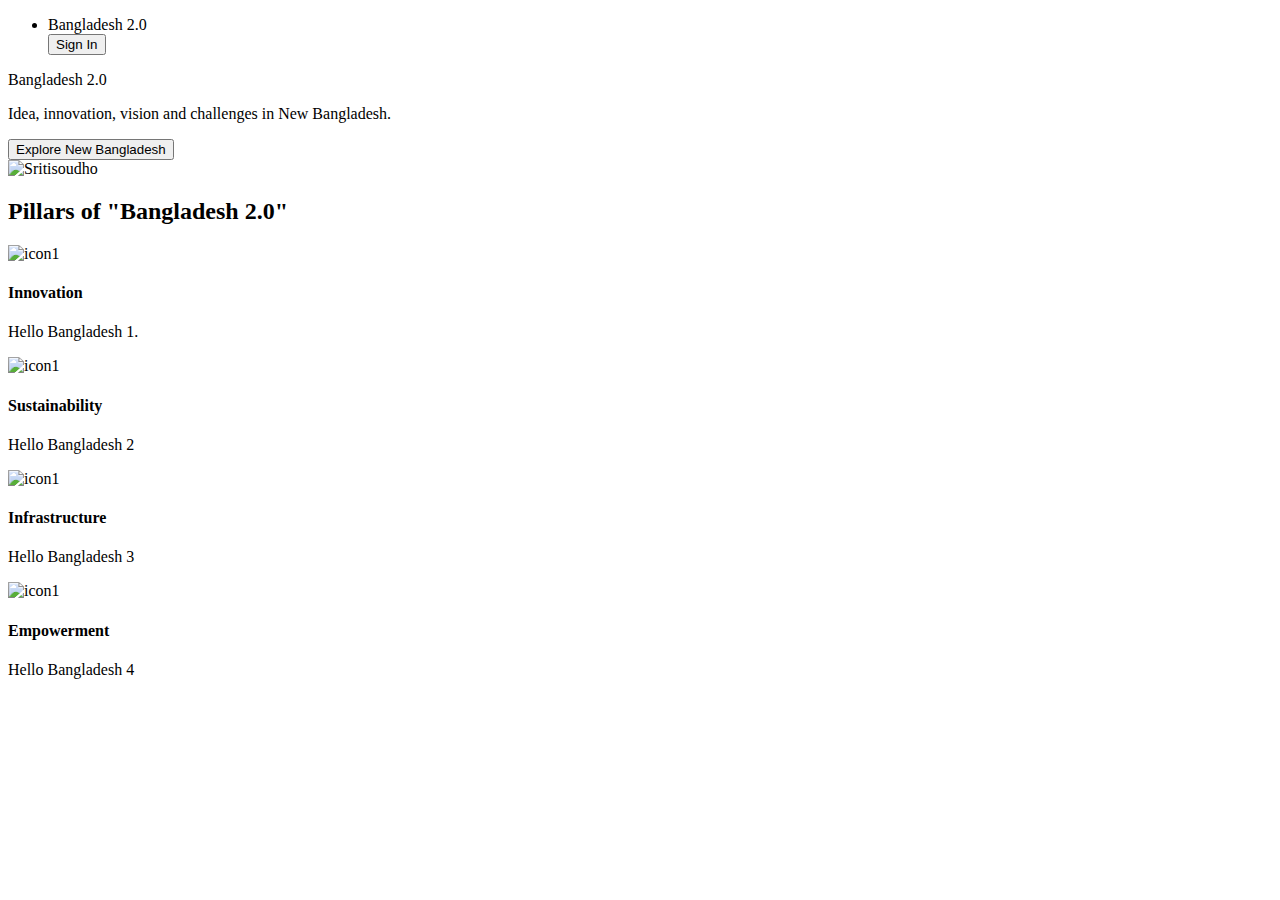
==== index.html @ b452b2ce "first commit 1" ====
<!DOCTYPE html>
<html lang="en">
  <head>
    <meta charset="UTF-8" />
    <meta name="viewport" content="width=device-width, initial-scale=1.0" />
    <title>Document</title>
  </head>
  <body>
    <header>
      <nav class="c1">
        <ul class="nav">
          <li>Bangladesh 2.0</li>
          <button>Sign In</button>
        </ul>
      </nav>
      <!-- bangladesh 2.0 -->
      <section id="hero section_1">
        <div>
          <p class="tf_1">Bangladesh 2.0</p>
          <p class="tf_2">
            Idea, innovation, vision and challenges in New Bangladesh.
          </p>
          <button class="tf_3">Explore New Bangladesh</button>
        </div>
        <div>
          <img src="/B11A1--assignment-1/assets/hero.png" alt="Sritisoudho" />
        </div>
      </section>
    </header>
    <main>
      <!-- Start: pillars of bangladesh  -->
      <section id="pillars section_2">
        <div class="section_2.1">
          <h2 class="tf_4">Pillars of "Bangladesh 2.0"</h2>
        </div>
        <!-- innovation -->
        <article class="section_2.2.1">
          <div>
            <div>
              <img
                src="/B11A1--assignment-1/assets/card-icon.png"
                alt="icon1"
              />
            </div>
            <div>
              <h4 class="tf_5">Innovation</h4>
            </div>
            <div>
              <p class="tf_6">Hello Bangladesh 1.</p>
            </div>
          </div>
        </article>
        <!-- sustainability -->
        <article class="section_2.2.2">
          <img
            class="intelligence_icon"
            src="/B11A1--assignment-1/assets/card-icon.png"
            alt="icon1"
          />
          <h4 class="tf_5">Sustainability</h4>
          <p class="tf_6">Hello Bangladesh 2</p>
        </article>
        <!-- infrastructure -->
        <article class="section_2.2.3">
          <img
            class="intelligence_icon"
            src="/B11A1--assignment-1/assets/card-icon.png"
            alt="icon1"
          />
          <h4 class="tf_5">Infrastructure</h4>
          <p class="tf_6">Hello Bangladesh 3</p>
        </article>
        <!-- Empower design  -->
        <article class="section_2.2.4">
          <img
            class="intelligence_icon"
            src="/B11A1--assignment-1/assets/card-icon.png"
            alt="icon1"
          />
          <h4 class="tf_5">Empowerment</h4>
          <p class="tf_6">Hello Bangladesh 4</p>
          <!-- iiiiiiiiiiii -->
        </article>
      </section>

      <!-- End: pillars of bangladesh -->
    </main>
    <footer></footer>
  </body>
</html>
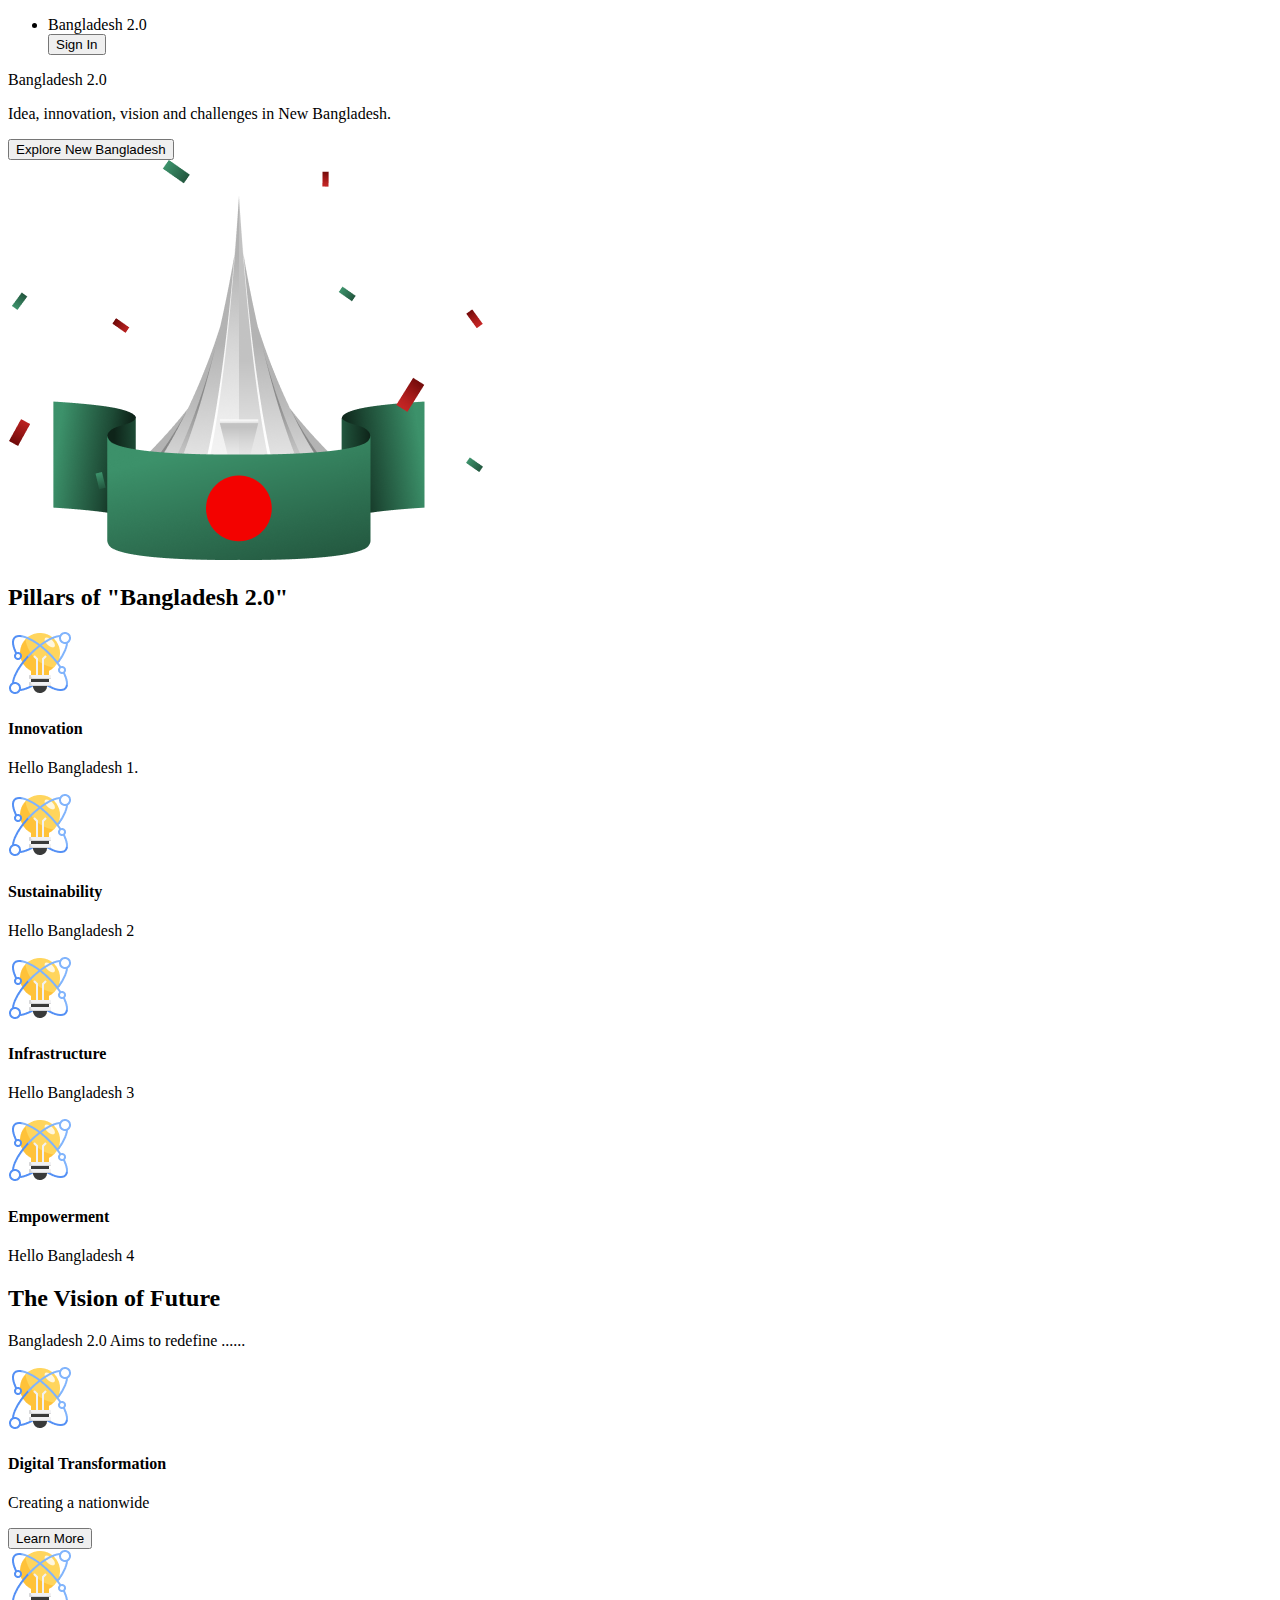
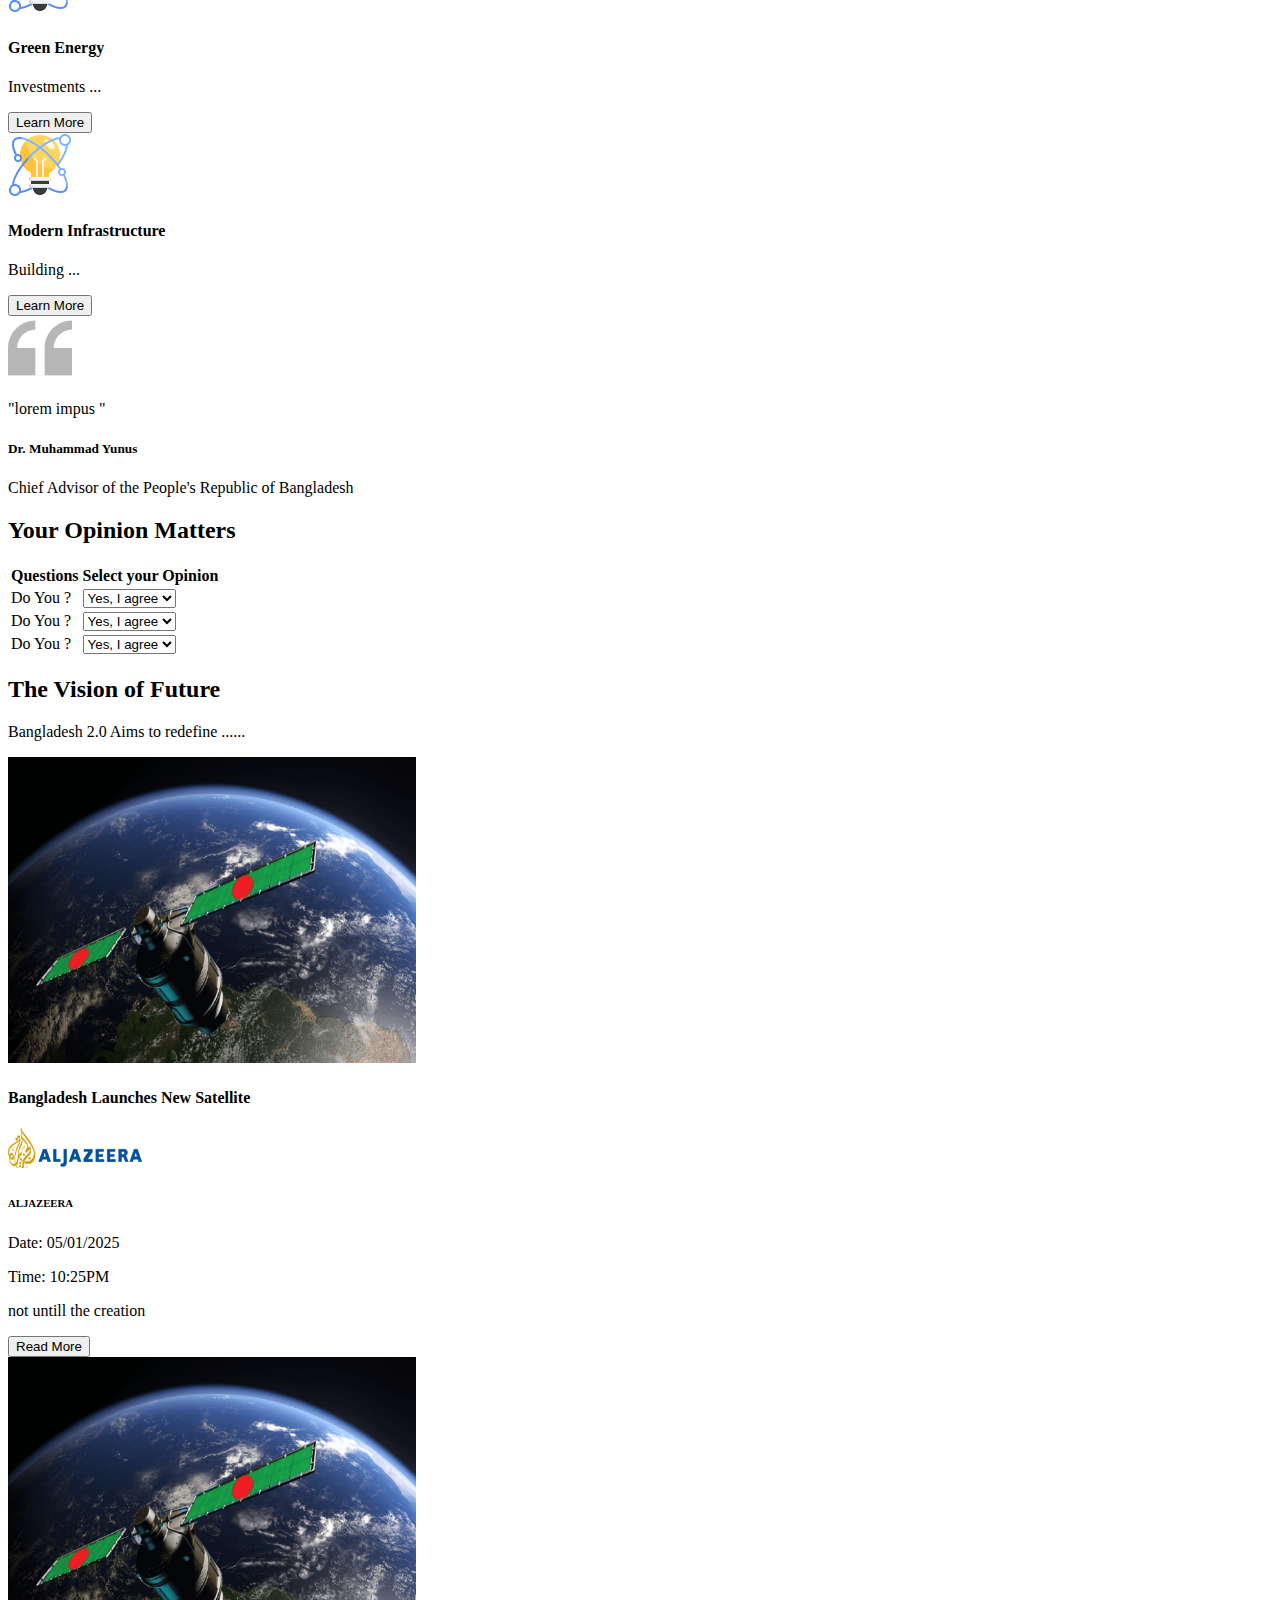
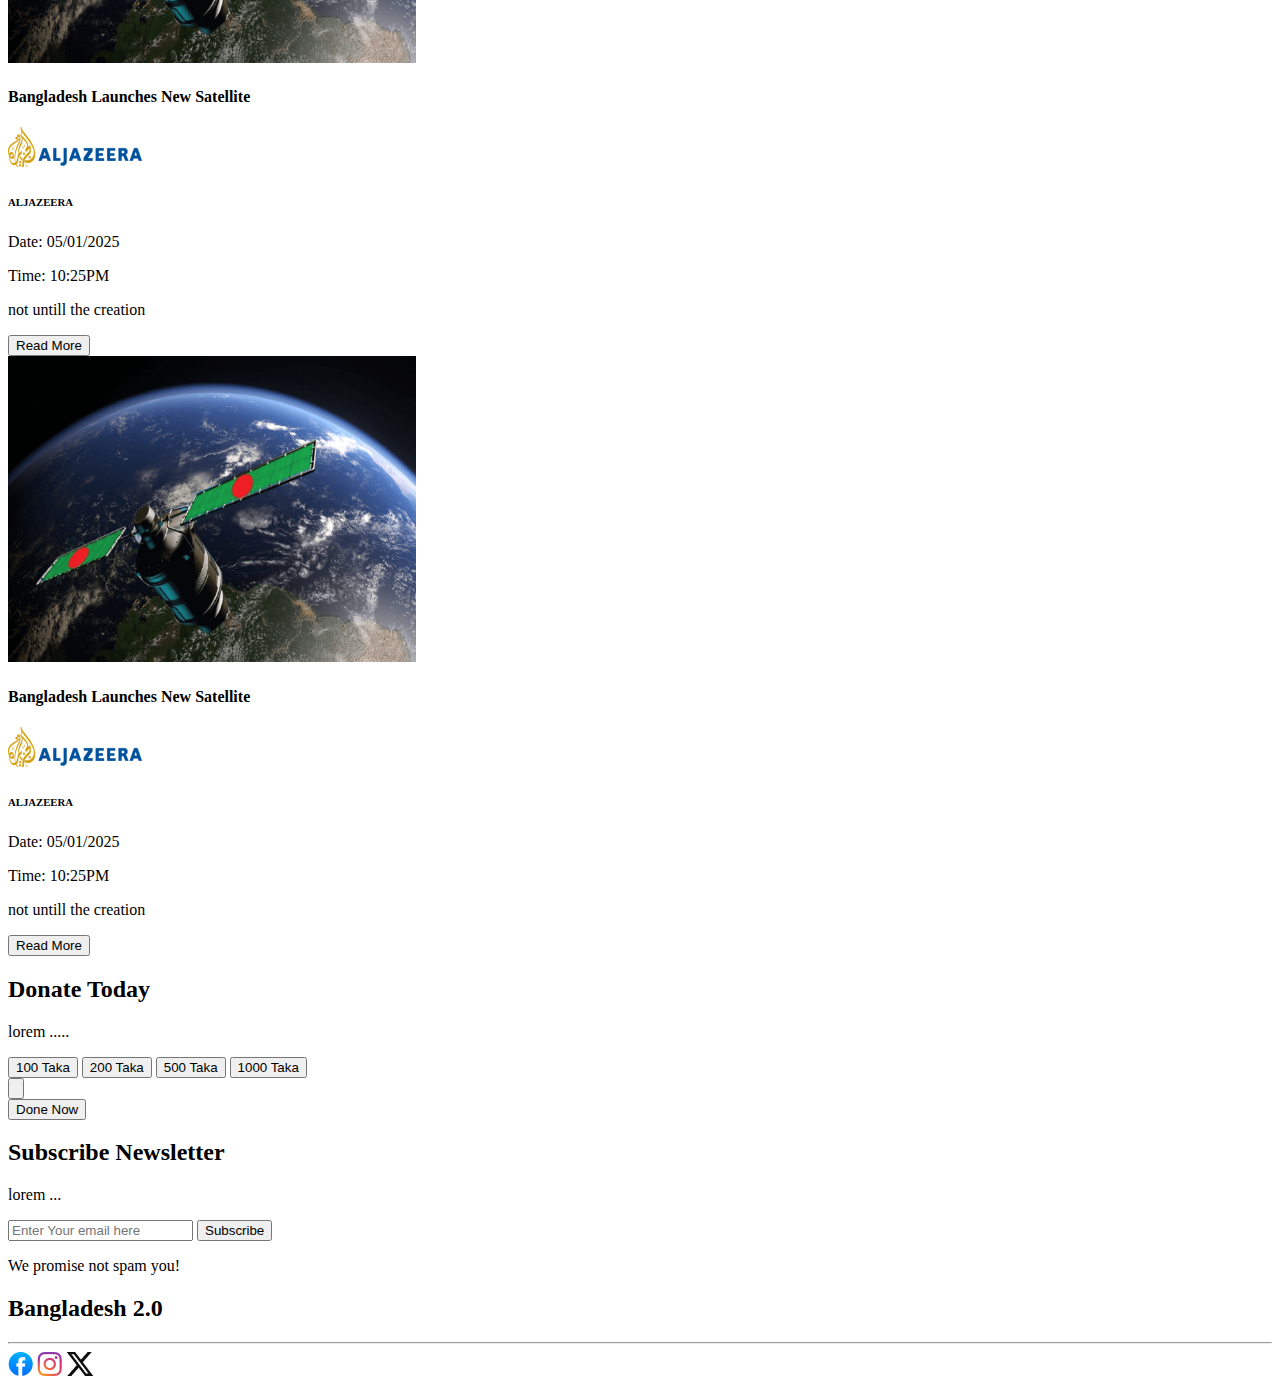
==== commit b7670bdb: "index.html modified" ====
--- a/index.html
+++ b/index.html
@@ -23,68 +23,305 @@
           <button class="tf_3">Explore New Bangladesh</button>
         </div>
         <div>
-          <img src="/B11A1--assignment-1/assets/hero.png" alt="Sritisoudho" />
+          <img src="/assets/hero.png" alt="Sritisoudho" />
         </div>
       </section>
     </header>
     <main>
       <!-- Start: pillars of bangladesh  -->
       <section id="pillars section_2">
-        <div class="section_2.1">
+        <div class="section_2_1">
           <h2 class="tf_4">Pillars of "Bangladesh 2.0"</h2>
         </div>
         <!-- innovation -->
-        <article class="section_2.2.1">
-          <div>
-            <div>
-              <img
-                src="/B11A1--assignment-1/assets/card-icon.png"
-                alt="icon1"
-              />
-            </div>
-            <div>
-              <h4 class="tf_5">Innovation</h4>
-            </div>
-            <div>
-              <p class="tf_6">Hello Bangladesh 1.</p>
+        <div class="section_2_2">
+          <article>
+            <div>
+              <div>
+                <img src="/assets/card-icon.png" alt="icon1" />
+              </div>
+              <div>
+                <h4 class="tf_5">Innovation</h4>
+              </div>
+              <div>
+                <p class="tf_6">Hello Bangladesh 1.</p>
+              </div>
+            </div>
+          </article>
+          <!-- sustainability -->
+          <article>
+            <img
+              class="intelligence_icon"
+              src="/assets/card-icon.png"
+              alt="icon1"
+            />
+            <h4 class="tf_5">Sustainability</h4>
+            <p class="tf_6">Hello Bangladesh 2</p>
+          </article>
+          <!-- infrastructure -->
+          <article>
+            <img
+              class="intelligence_icon"
+              src="/assets/card-icon.png"
+              alt="icon1"
+            />
+            <h4 class="tf_5">Infrastructure</h4>
+            <p class="tf_6">Hello Bangladesh 3</p>
+          </article>
+          <!-- Empower design  -->
+          <article>
+            <img
+              class="intelligence_icon"
+              src="/assets/card-icon.png"
+              alt="icon1"
+            />
+            <h4 class="tf_5">Empowerment</h4>
+            <p class="tf_6">Hello Bangladesh 4</p>
+          </article>
+        </div>
+      </section>
+
+      <!-- End: pillars of bangladesh -->
+
+      <!-- start: vision -->
+      <section class="vision">
+        <h2 class="tf_4">The Vision of Future</h2>
+
+        <p class="tf_6">Bangladesh 2.0 Aims to redefine ......</p>
+
+        <!-- articles starts -->
+        <div>
+          <!-- Digital Trans -->
+          <article>
+            <img
+              class="intelligence_icon"
+              src="/assets/card-icon.png"
+              alt="icon1"
+            />
+            <h4 class="tf_5">Digital Transformation</h4>
+            <p class="tf_6">Creating a nationwide</p>
+            <button>Learn More</button>
+          </article>
+          <!-- Green Energy -->
+          <article>
+            <img
+              class="intelligence_icon"
+              src="/assets/card-icon.png"
+              alt="icon1"
+            />
+            <h4 class="tf_5">Green Energy</h4>
+            <p class="tf_6">Investments ...</p>
+            <button>Learn More</button>
+          </article>
+          <!-- Modern Infrastructure -->
+          <article>
+            <img
+              class="intelligence_icon"
+              src="/assets/card-icon.png"
+              alt="icon1"
+            />
+            <h4 class="tf_5">Modern Infrastructure</h4>
+            <p class="tf_6">Building ...</p>
+            <button>Learn More</button>
+          </article>
+        </div>
+
+        <!-- Quote starts -->
+        <div>
+          <img src="/assets/quote-bg.png" alt="quote" />
+          <p>"lorem impus "</p>
+          <h5 class="tf_5">Dr. Muhammad Yunus</h5>
+          <p class="tf_7">
+            Chief Advisor of the People's Republic of Bangladesh
+          </p>
+        </div>
+      </section>
+
+      <!-- end : vision -->
+
+      <!-- start: Your opinion Matters -->
+      <section class="opinion">
+        <h2 class="tf_4">Your Opinion Matters</h2>
+        <div>
+          <table>
+            <thead>
+              <tr>
+                <th>Questions</th>
+                <th>Select your Opinion</th>
+              </tr>
+            </thead>
+            <tbody>
+              <tr>
+                <td>Do You ?</td>
+                <td>
+                  <select name="Opinion" id="">
+                    <option value="Agree">Yes, I agree</option>
+                  </select>
+                </td>
+              </tr>
+              <tr>
+                <td>Do You ?</td>
+                <td>
+                  <select name="Opinion" id="">
+                    <option value="Agree">Yes, I agree</option>
+                  </select>
+                </td>
+              </tr>
+              <tr>
+                <td>Do You ?</td>
+                <td>
+                  <select name="Opinion" id="">
+                    <option value="Agree">Yes, I agree</option>
+                  </select>
+                </td>
+              </tr>
+            </tbody>
+          </table>
+        </div>
+      </section>
+      <!-- End: Your opinion Matters -->
+
+      <!-- start: recent news -->
+      <section>
+        <h2 class="tf_4">The Vision of Future</h2>
+
+        <p class="tf_6">Bangladesh 2.0 Aims to redefine ......</p>
+
+        <!-- 3articles -->
+        <article class="News_one">
+          <div class="part_one">
+            <img src="/assets/satelite.png" alt="satelite" />
+          </div>
+          <div class="part_two">
+            <div>
+              <h4 class="tf_8">Bangladesh Launches New Satellite</h4>
+            </div>
+            <div>
+              <img src="/assets/al-jazeera.png" alt="ALJAZEERA" />
+              <h6 class="tf_9">ALJAZEERA</h6>
+            </div>
+            <div>
+              <p>Date: 05/01/2025</p>
+              <p><time datetime="">Time: 10:25PM</time></p>
+            </div>
+            <div>
+              <p>not untill the creation</p>
+            </div>
+            <div>
+              <button>Read More</button>
             </div>
           </div>
         </article>
-        <!-- sustainability -->
-        <article class="section_2.2.2">
-          <img
-            class="intelligence_icon"
-            src="/B11A1--assignment-1/assets/card-icon.png"
-            alt="icon1"
+        <article class="News_two">
+          <div class="part_one">
+            <img src="/assets/satelite.png" alt="satelite" />
+          </div>
+          <div class="part_two">
+            <div>
+              <h4 class="tf_8">Bangladesh Launches New Satellite</h4>
+            </div>
+            <div>
+              <img src="/assets/al-jazeera.png" alt="ALJAZEERA" />
+              <h6 class="tf_9">ALJAZEERA</h6>
+            </div>
+            <div>
+              <p>Date: 05/01/2025</p>
+              <p><time datetime="">Time: 10:25PM</time></p>
+            </div>
+            <div>
+              <p>not untill the creation</p>
+            </div>
+            <div>
+              <button>Read More</button>
+            </div>
+          </div>
+        </article>
+        <article class="News_three">
+          <div class="part_one">
+            <img src="/assets/satelite.png" alt="satelite" />
+          </div>
+          <div class="part_two">
+            <div>
+              <h4 class="tf_8">Bangladesh Launches New Satellite</h4>
+            </div>
+            <div>
+              <img src="/assets/al-jazeera.png" alt="ALJAZEERA" />
+              <h6 class="tf_9">ALJAZEERA</h6>
+            </div>
+            <div>
+              <p>Date: 05/01/2025</p>
+              <p><time datetime="">Time: 10:25PM</time></p>
+            </div>
+            <div>
+              <p>not untill the creation</p>
+            </div>
+            <div>
+              <button>Read More</button>
+            </div>
+          </div>
+        </article>
+      </section>
+      <!-- end: recent news -->
+
+      <!-- start : Donate -->
+      <section class="donate">
+        <div>
+          <h2 class="tf_4">Donate Today</h2>
+        </div>
+        <div>
+          <p class="tf_6">lorem .....</p>
+        </div>
+        <div>
+          <input type="button" value="100 Taka" />
+          <input type="button" value="200 Taka" />
+          <input type="button" value="500 Taka" />
+          <input type="button" value="1000 Taka" />
+        </div>
+        <div>
+          <input type="button" value="" placeholder="Other Amount (Taka)" />
+        </div>
+        <div>
+          <button>Done Now</button>
+        </div>
+      </section>
+      <!-- end : Donate -->
+    </main>
+    <footer>
+      <section class="Newsletter">
+        <div>
+          <h2 class="tf_4">Subscribe Newsletter</h2>
+        </div>
+        <div>
+          <p class="tf_6">lorem ...</p>
+        </div>
+        <div>
+          <input
+            type="email"
+            name="email"
+            id="email"
+            placeholder="Enter Your email here "
           />
-          <h4 class="tf_5">Sustainability</h4>
-          <p class="tf_6">Hello Bangladesh 2</p>
-        </article>
-        <!-- infrastructure -->
-        <article class="section_2.2.3">
-          <img
-            class="intelligence_icon"
-            src="/B11A1--assignment-1/assets/card-icon.png"
-            alt="icon1"
-          />
-          <h4 class="tf_5">Infrastructure</h4>
-          <p class="tf_6">Hello Bangladesh 3</p>
-        </article>
-        <!-- Empower design  -->
-        <article class="section_2.2.4">
-          <img
-            class="intelligence_icon"
-            src="/B11A1--assignment-1/assets/card-icon.png"
-            alt="icon1"
-          />
-          <h4 class="tf_5">Empowerment</h4>
-          <p class="tf_6">Hello Bangladesh 4</p>
-          <!-- iiiiiiiiiiii -->
-        </article>
-      </section>
-
-      <!-- End: pillars of bangladesh -->
-    </main>
-    <footer></footer>
+          <button>Subscribe</button>
+        </div>
+        <div>
+          <p class="tf_6">We promise not spam you!</p>
+        </div>
+      </section>
+
+      <!-- bangladesh 2.0 -->
+      <section>
+        <h2 class="tf_8">Bangladesh 2.0</h2>
+      </section>
+
+      <!-- icon social media  -->
+      <hr />
+      <section>
+        <div>
+          <img src="/assets/facebook.png" alt="facebook" />
+          <img src="/assets/instagram.png" alt="instagram" />
+          <img src="/assets/x.png" alt="x" />
+        </div>
+      </section>
+    </footer>
   </body>
 </html>
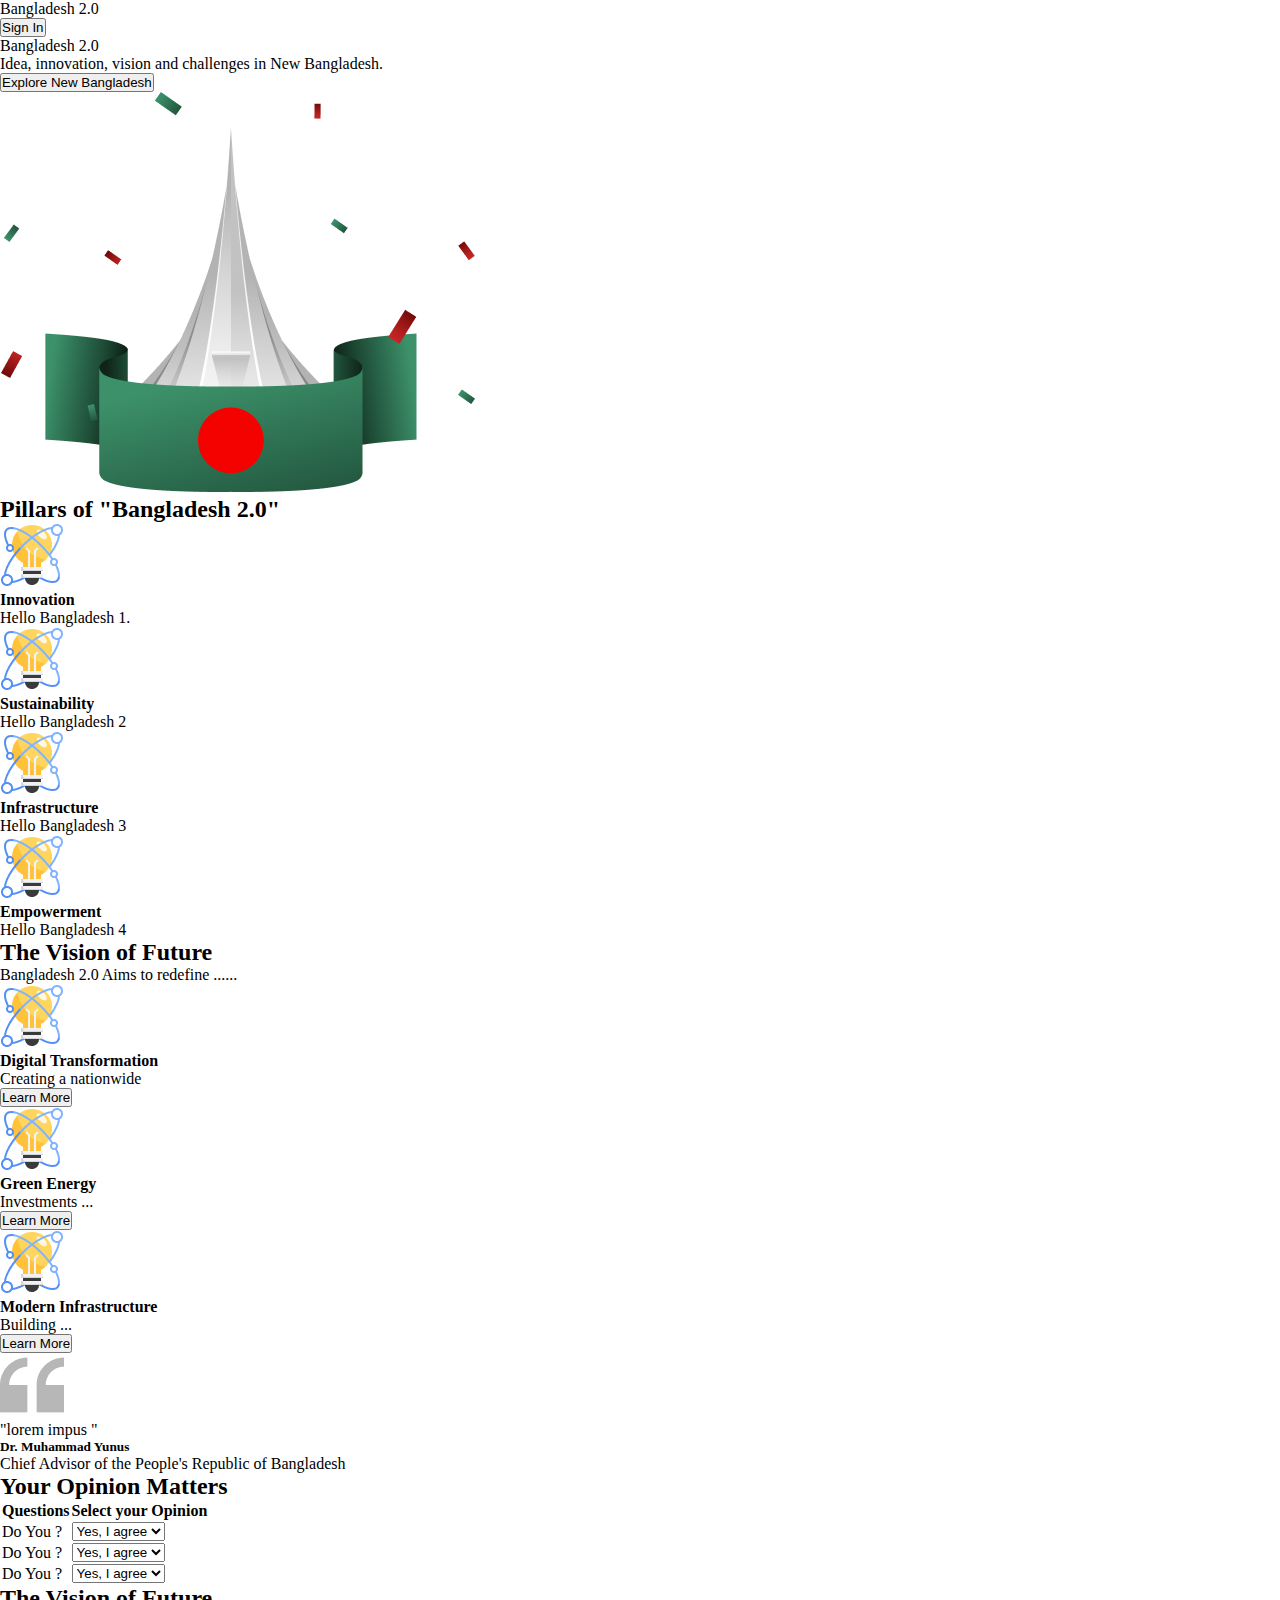
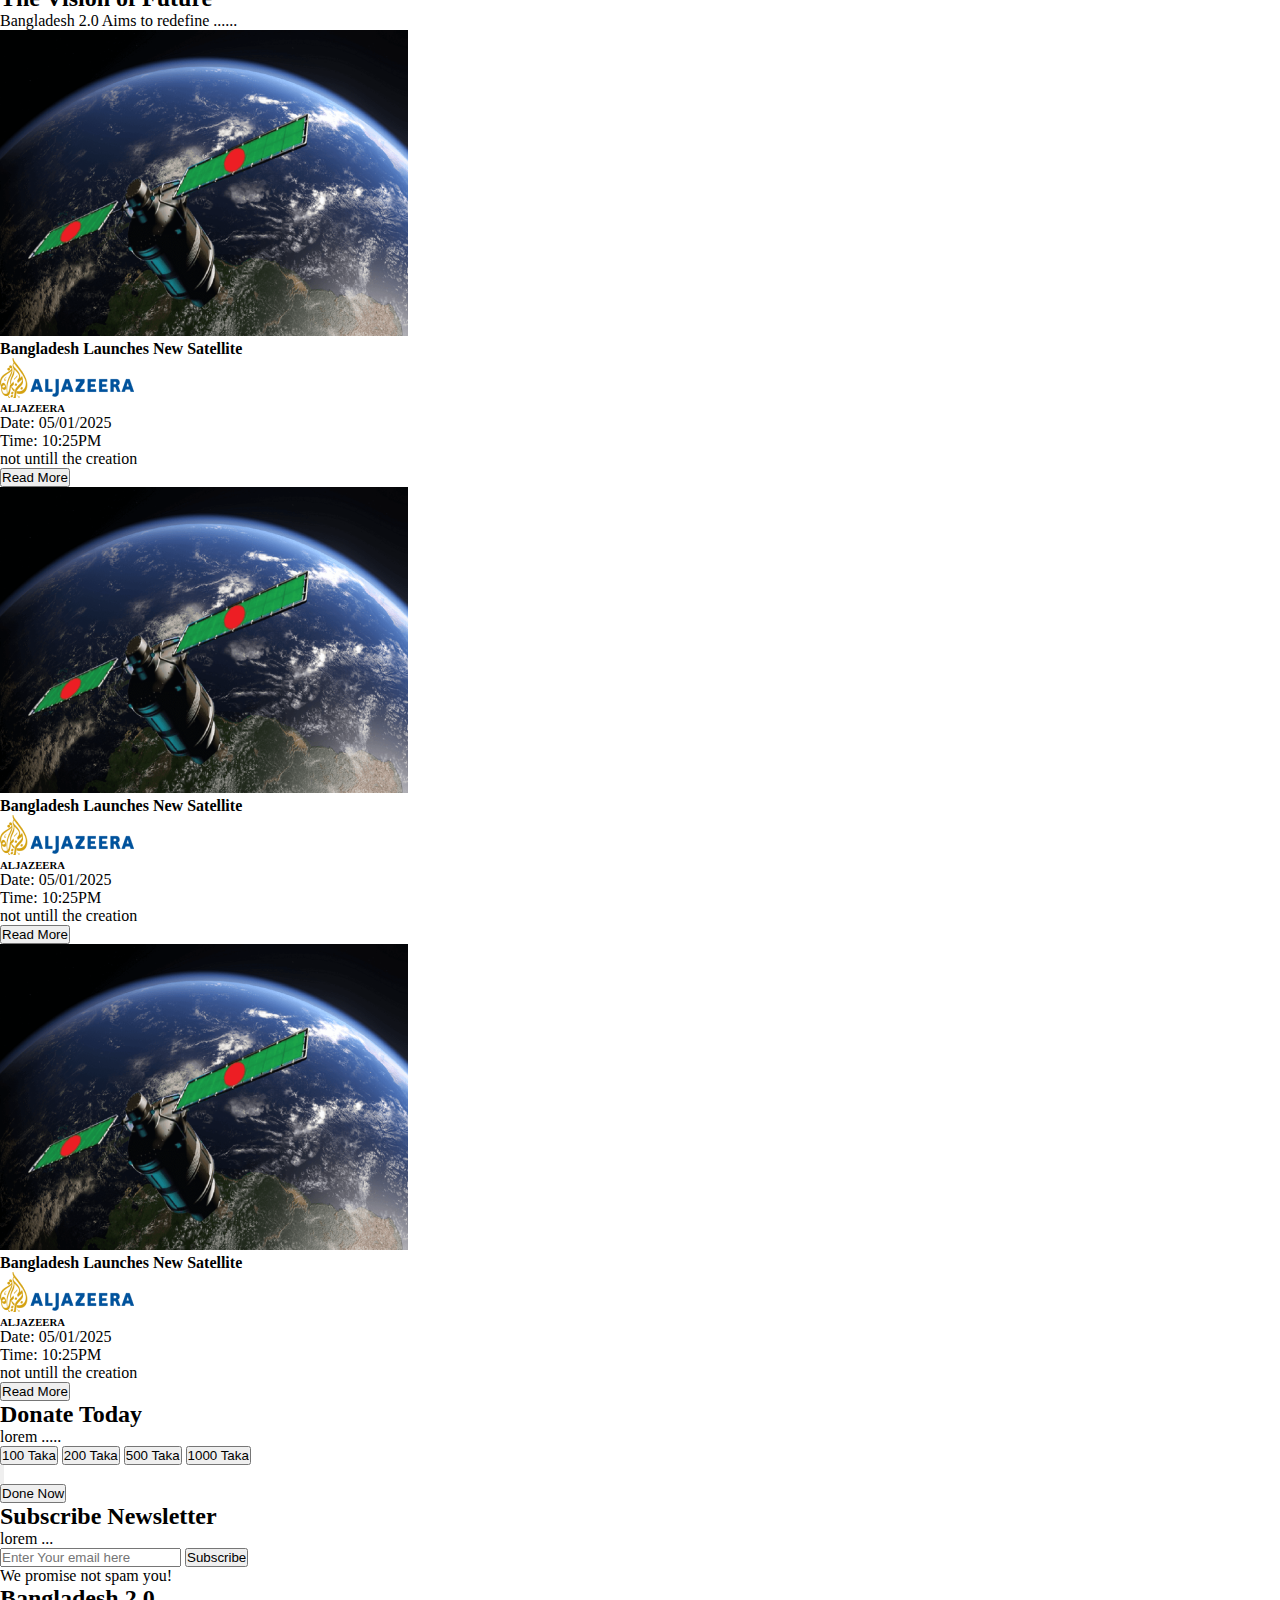
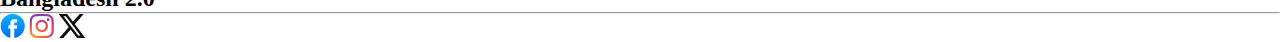
==== commit d8944e25: "style.css file added" ====
--- a/index.html
+++ b/index.html
@@ -4,6 +4,7 @@
     <meta charset="UTF-8" />
     <meta name="viewport" content="width=device-width, initial-scale=1.0" />
     <title>Document</title>
+    <link rel="stylesheet" href="style.css" />
   </head>
   <body>
     <header>
--- a/style.css
+++ b/style.css
@@ -0,0 +1,7 @@
+* {
+  margin: 0;
+  padding: 0;
+  box-sizing: border-box;
+}
+body {
+}
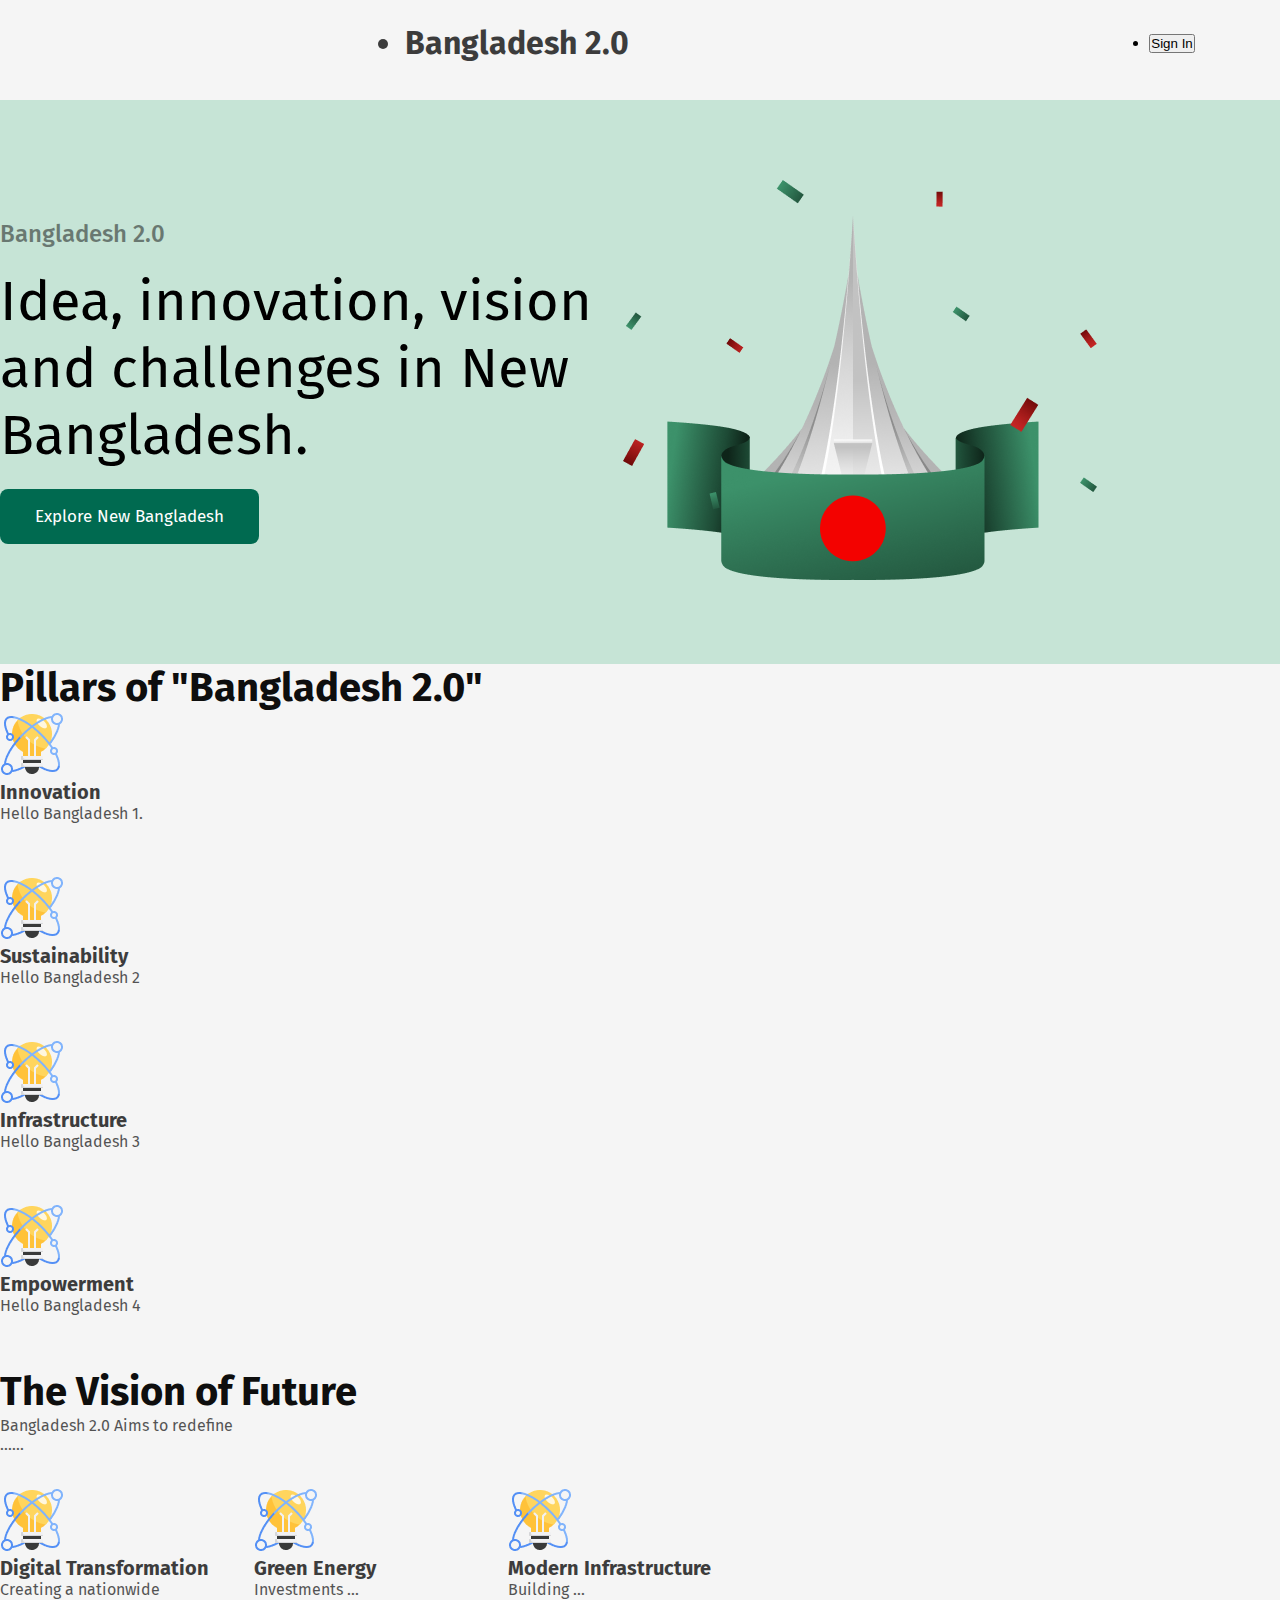
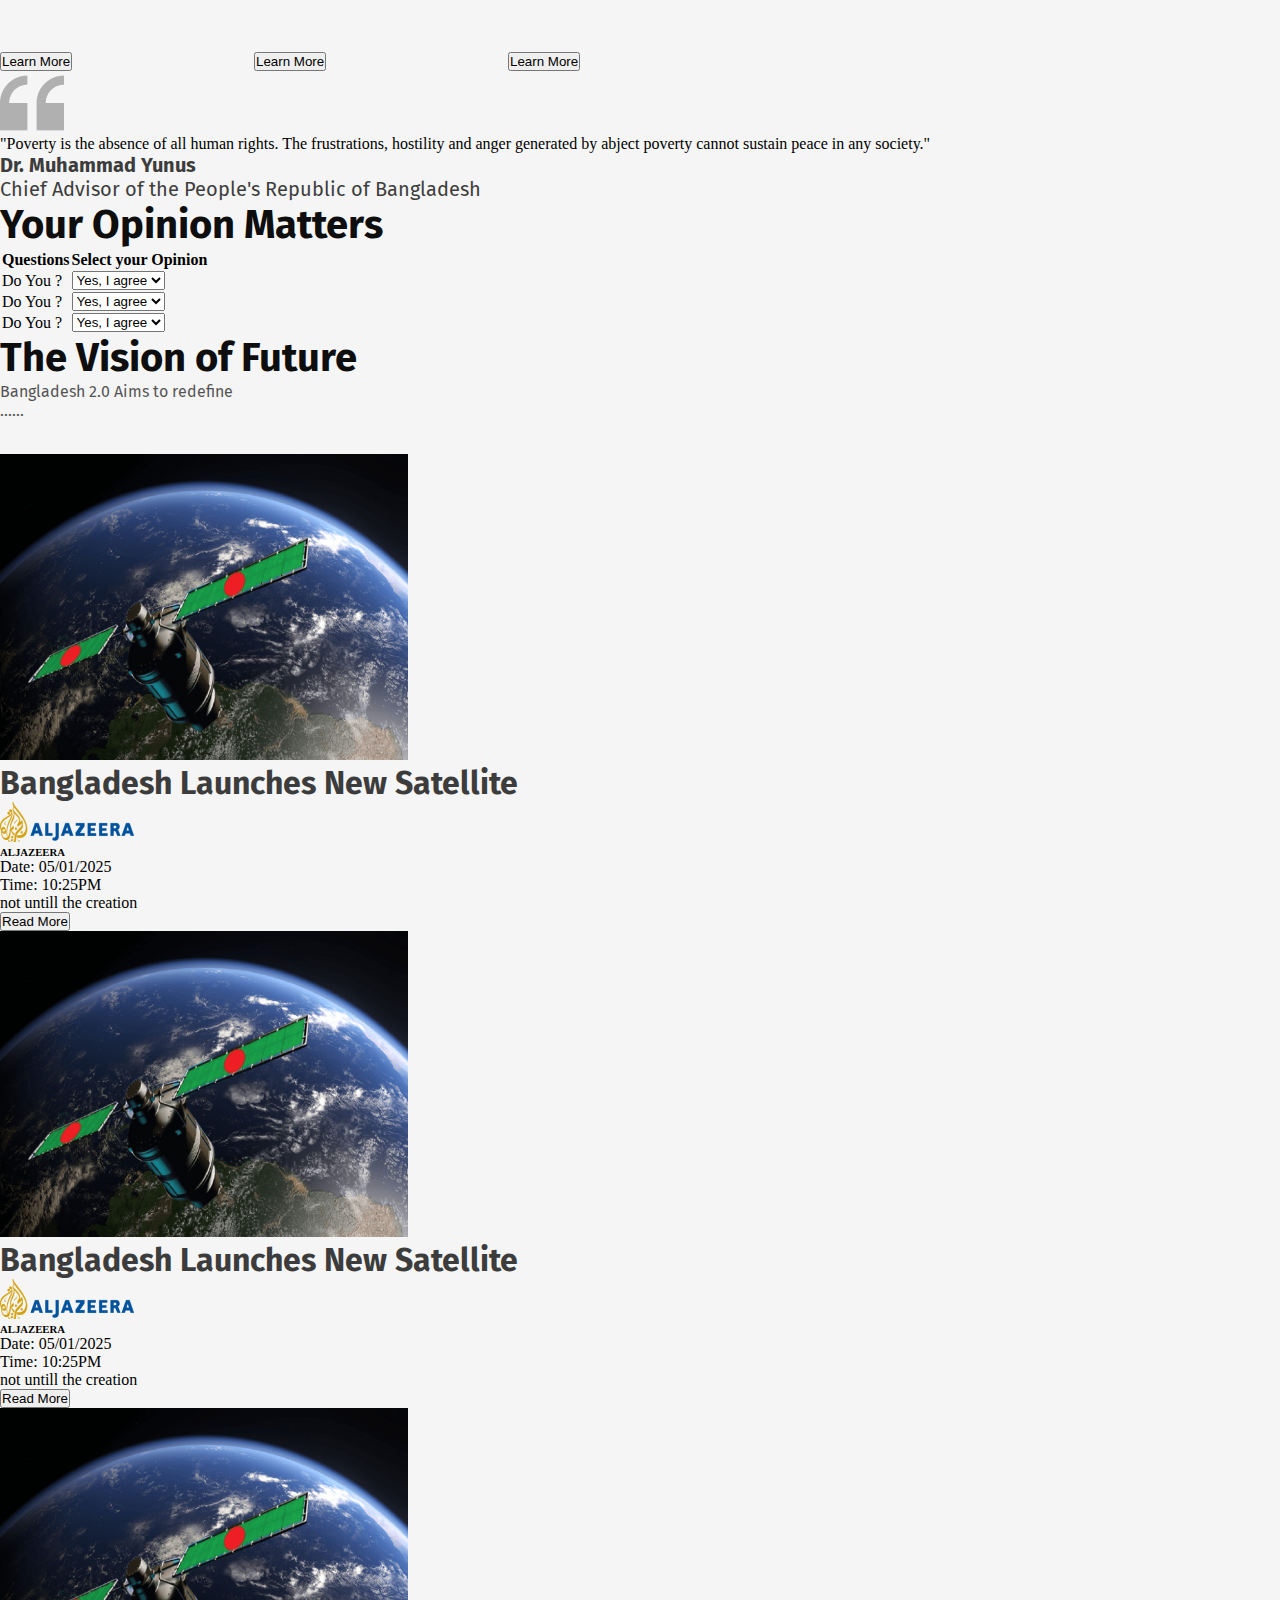
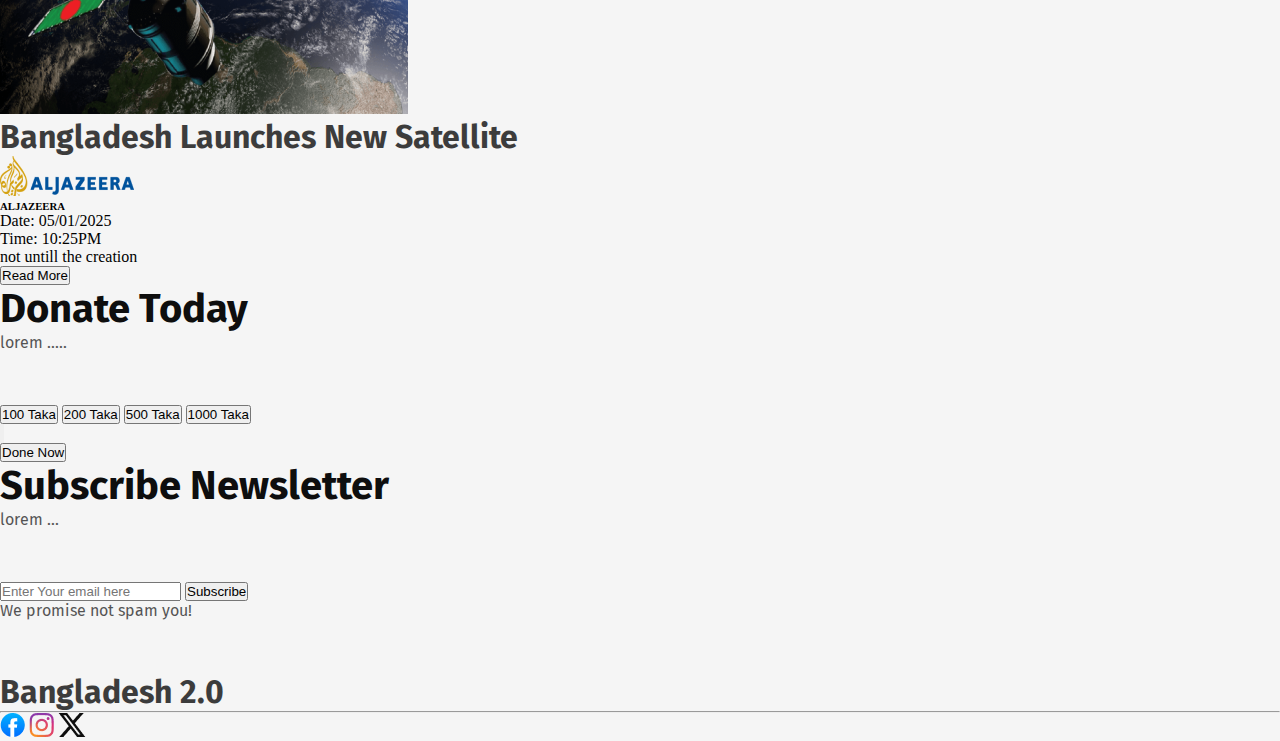
==== commit 46c668eb: "style.css modified" ====
--- a/index.html
+++ b/index.html
@@ -4,18 +4,28 @@
     <meta charset="UTF-8" />
     <meta name="viewport" content="width=device-width, initial-scale=1.0" />
     <title>Document</title>
+    <link rel="preconnect" href="https://fonts.googleapis.com" />
+    <link rel="preconnect" href="https://fonts.gstatic.com" crossorigin />
+    <link
+      href="https://fonts.googleapis.com/css2?family=Fira+Sans:ital,wght@0,100;0,200;0,300;0,400;0,500;0,600;0,700;0,800;0,900;1,100;1,200;1,300;1,400;1,500;1,600;1,700;1,800;1,900&display=swap"
+      rel="stylesheet"
+    />
     <link rel="stylesheet" href="style.css" />
   </head>
   <body>
     <header>
-      <nav class="c1">
-        <ul class="nav">
-          <li>Bangladesh 2.0</li>
-          <button>Sign In</button>
+      <!--start:  nav starts -->
+      <nav class="nav">
+        <ul>
+          <li class="tf_8">Bangladesh 2.0</li>
+          <li>
+            <a href=""><button>Sign In</button></a>
+          </li>
         </ul>
       </nav>
+      <!-- end: nav  -->
       <!-- bangladesh 2.0 -->
-      <section id="hero section_1">
+      <section id="section_1">
         <div>
           <p class="tf_1">Bangladesh 2.0</p>
           <p class="tf_2">
@@ -91,7 +101,7 @@
         <p class="tf_6">Bangladesh 2.0 Aims to redefine ......</p>
 
         <!-- articles starts -->
-        <div>
+        <div class="vision_article">
           <!-- Digital Trans -->
           <article>
             <img
@@ -128,9 +138,18 @@
         </div>
 
         <!-- Quote starts -->
-        <div>
-          <img src="/assets/quote-bg.png" alt="quote" />
-          <p>"lorem impus "</p>
+        <div class="quote_section">
+          <img
+            height="64px"
+            width="64px"
+            src="/assets/quote-bg.png"
+            alt="quote"
+          />
+          <p>
+            "Poverty is the absence of all human rights. The frustrations,
+            hostility and anger generated by abject poverty cannot sustain peace
+            in any society."
+          </p>
           <h5 class="tf_5">Dr. Muhammad Yunus</h5>
           <p class="tf_7">
             Chief Advisor of the People's Republic of Bangladesh
--- a/style.css
+++ b/style.css
@@ -4,4 +4,163 @@
   box-sizing: border-box;
 }
 body {
+  background-color: #f5f5f5;
 }
+/*shared style  */
+/* #btn_txt{
+
+} */
+
+/* Body section bangladesh 2.0 */
+.tf_1 {
+  color: #0e0e0e;
+  opacity: 0.5;
+  font-family: "Fira Sans", serif;
+  font-weight: 500;
+  font-style: normal;
+  font-size: 24px;
+  height: 28px;
+  width: 622px;
+}
+/* idea, innovation */
+.tf_2 {
+  font-family: "Fira Sans", serif;
+  font-weight: 700px;
+  font-style: normal;
+  font-size: 56px;
+  height: 201px;
+  width: 622px;
+  opacity: 1;
+}
+/* explore new bd */
+button.tf_3 {
+  background-color: #006a50;
+  height: 55px;
+  width: 259px;
+  border: 0 none;
+  border-radius: 8px;
+  opacity: 1;
+}
+.tf_3 {
+  color: #ffffff;
+  font-family: "Fira Sans", serif;
+  font-weight: 600px;
+  font-style: normal;
+  font-size: 17px;
+  height: 21px;
+  width: 191px;
+}
+/* pillars of bd */
+.tf_4 {
+  color: #0e0e0e;
+  opacity: 1;
+  font-family: "Fira Sans", serif;
+  font-weight: 700px;
+  font-style: normal;
+  font-size: 40px;
+  width: 1280px;
+  height: 48px;
+}
+/* innovation */
+.tf_5 {
+  color: #0e0e0e;
+  opacity: 0.8;
+  font-family: "Fira Sans", serif;
+  font-weight: 700px;
+  font-style: normal;
+  font-size: 20px;
+  width: 254px;
+  height: 24px;
+}
+/* description_ dolor sit  */
+.tf_6 {
+  color: #0e0e0e;
+  opacity: 0.7;
+  font-family: "Fira Sans", serif;
+  font-weight: 400px;
+  font-style: normal;
+  font-size: 16px;
+  width: 254px;
+  height: 72px;
+}
+/* chief advisor  */
+.tf_7 {
+  color: #0e0e0e;
+  opacity: 0.8;
+  font-family: "Fira Sans", serif;
+  font-weight: 600px;
+  font-style: normal;
+  font-size: 20px;
+  width: 1232px;
+  height: 24px;
+}
+/* Bangladesh Launches New Satellite */
+.tf_8 {
+  color: #0e0e0e;
+  opacity: 0.8;
+  font-family: "Fira Sans", serif;
+  font-weight: 700;
+  font-style: normal;
+  font-size: 32px;
+  width: 744px;
+  height: 38px;
+}
+/* alzazeera */
+.tf_9 {
+}
+
+nav.nav {
+  background-color: #f5f5f5;
+  height: 100px;
+  width: 1600px;
+  margin: 0;
+  padding: 0;
+  /* display: flex; */
+}
+nav > ul {
+  display: flex;
+  justify-content: center;
+  align-items: center;
+  padding: 24px 160px 24px 160px;
+
+  /* height: 50px;
+  display: flex;
+  list-style: none;
+  align-items: center;
+  justify-content: space-between;
+  /* padding: 0 24px 24px 0; */
+  /* padding: 0 160px; */
+  margin-bottom: 20px; */
+}
+
+/* banner  */
+#section_1 {
+  background-color: #c6e4d6;
+  /* margin: 0 160px 20px 160px; */
+  display: flex;
+  padding: 80px 0 80px 0;
+  align-items: center;
+}
+#section_1 > div:nth-child(1) {
+  display: flex;
+  /* background-color: tomato; */
+  flex-direction: column;
+  gap: 20px;
+}
+
+/* donate */
+/* news  */
+/* newsletter */
+/* quotes */
+/* vision  */
+section.vision {
+  display: flex;
+  flex-direction: column;
+}
+section .vision_article {
+  display: flex;
+}
+section .quote_section {
+  display: flex;
+  flex-direction: column;
+}
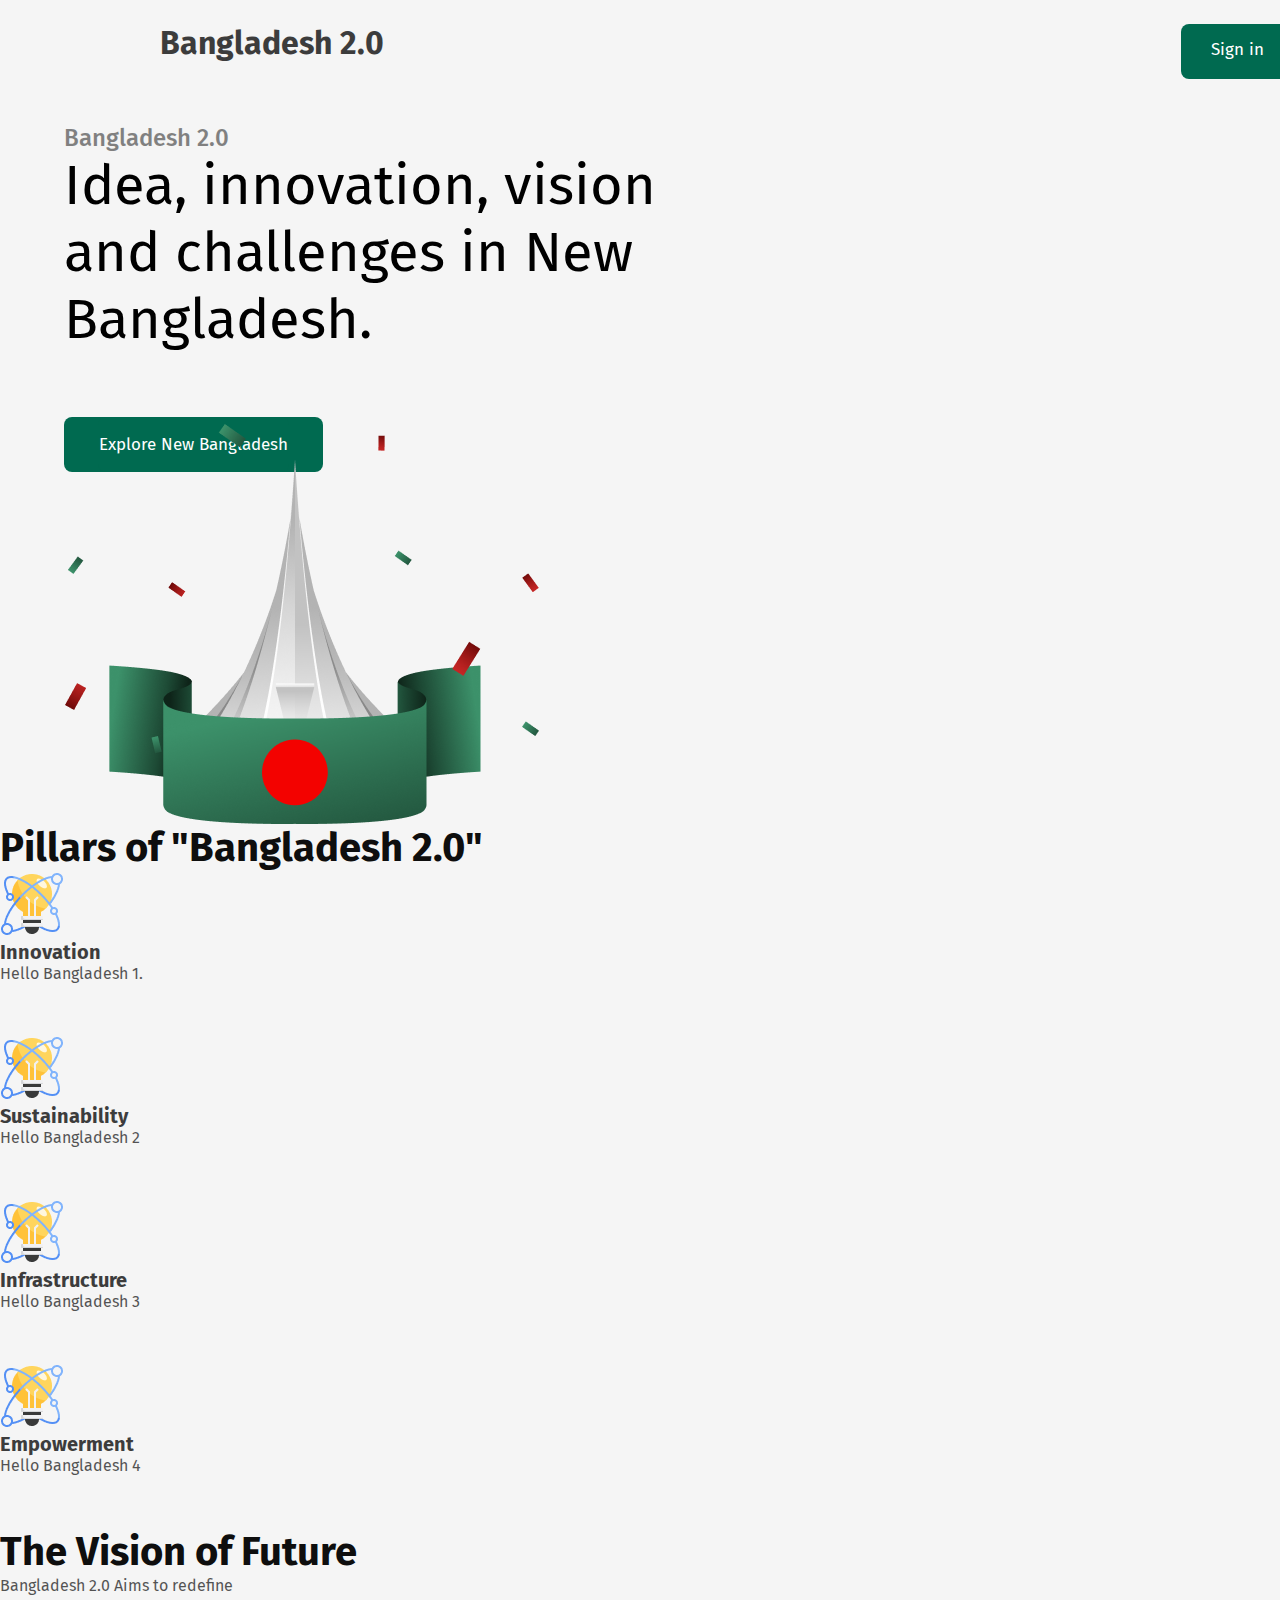
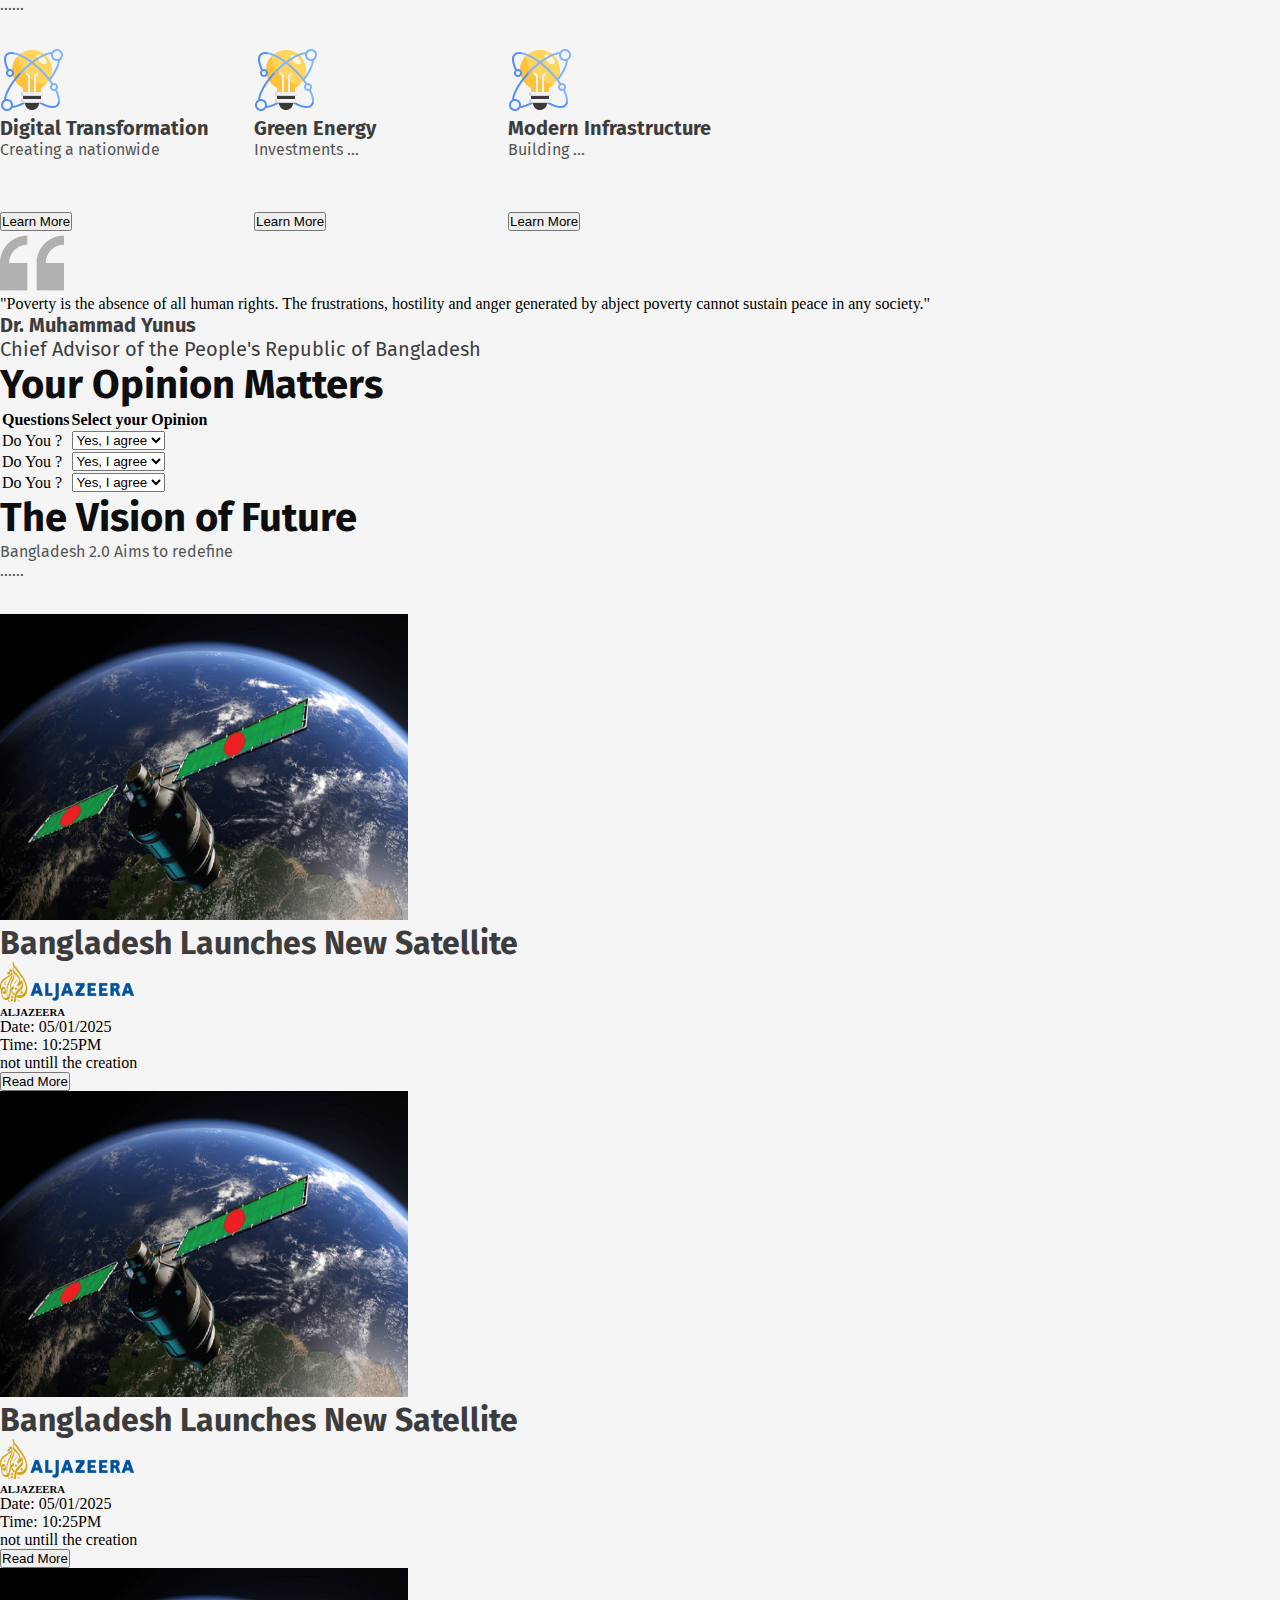
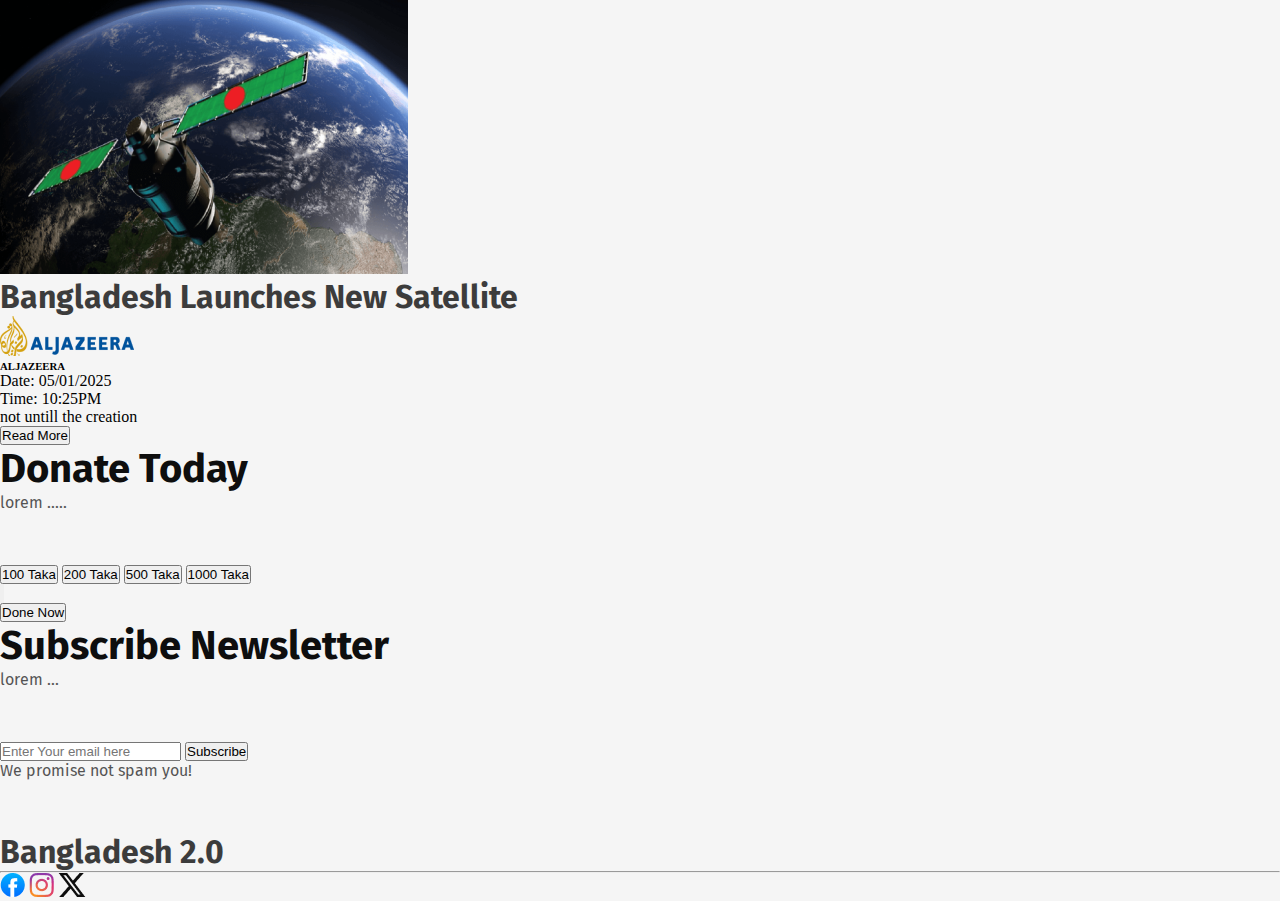
==== commit 8b6998d5: "files before deletation" ====
--- a/index.html
+++ b/index.html
@@ -15,28 +15,35 @@
   <body>
     <header>
       <!--start:  nav starts -->
-      <nav class="nav">
-        <ul>
-          <li class="tf_8">Bangladesh 2.0</li>
-          <li>
-            <a href=""><button>Sign In</button></a>
-          </li>
-        </ul>
+      <nav id="navbar">
+        <div>
+          <h4 class="tf_8">Bangladesh 2.0</h4>
+        </div>
+        <div>
+          <button class="tf_3 sign_btn">Sign in</button>
+        </div>
       </nav>
       <!-- end: nav  -->
       <!-- bangladesh 2.0 -->
+      <!-- start: banner bangladesh 2.0 -->
       <section id="section_1">
-        <div>
-          <p class="tf_1">Bangladesh 2.0</p>
-          <p class="tf_2">
-            Idea, innovation, vision and challenges in New Bangladesh.
-          </p>
-          <button class="tf_3">Explore New Bangladesh</button>
-        </div>
-        <div>
+        <div class="bannertext">
+          <div class="bannertitle">
+            <p class="tf_1">Bangladesh 2.0</p>
+            <p class="tf_2">
+              Idea, innovation, vision and challenges in New Bangladesh.
+            </p>
+          </div>
+          <div class="explorebutton">
+            <button class="tf_3">Explore New Bangladesh</button>
+          </div>
+        </div>
+        <div class="bannerPhoto">
           <img src="/assets/hero.png" alt="Sritisoudho" />
         </div>
       </section>
+
+      <!-- end:     banner bangladesh 2.0 -->
     </header>
     <main>
       <!-- Start: pillars of bangladesh  -->
@@ -60,14 +67,20 @@
             </div>
           </article>
           <!-- sustainability -->
-          <article>
-            <img
-              class="intelligence_icon"
-              src="/assets/card-icon.png"
-              alt="icon1"
-            />
-            <h4 class="tf_5">Sustainability</h4>
-            <p class="tf_6">Hello Bangladesh 2</p>
+          <article class="innovation">
+            <div>
+              <div>
+                <img
+                  class="innovation_icon"
+                  src="/assets/card-icon.png"
+                  alt="icon1"
+                />
+              </div>
+              <div class="innovationtext">
+                <h4 class="tf_5">Sustainability</h4>
+                <p class="tf_6">Hello Bangladesh 2</p>
+              </div>
+            </div>
           </article>
           <!-- infrastructure -->
           <article>
--- a/style.css
+++ b/style.css
@@ -32,6 +32,44 @@
   width: 622px;
   opacity: 1;
 }
+
+
+
+/* sign in button */
+.sign_btn{
+  /* background-color: transparent; */
+  width: 116px;
+height: 52px;
+/* Auto layout */
+display: flex;
+flex-direction: row;
+justify-content: flex-start;
+align-items: flex-start;
+gap: 10;
+padding: 15px 30px 15px 30px;
+box-sizing: border-box;
+border: 1px solid rgb(0, 106, 80);
+border-radius: 8px;
+}
+.sign_btn_txt{
+  color: rgb(0, 106, 80);
+font-family: Fira Sans;
+font-size: 18px;
+font-weight: 600;
+line-height: 22px;
+letter-spacing: 0%;
+text-align: left;
+}
+
+
+
+
+
+
+
+
+
+
 /* explore new bd */
 button.tf_3 {
   background-color: #006a50;
@@ -41,6 +79,7 @@
   border-radius: 8px;
   opacity: 1;
 }
+
 .tf_3 {
   color: #ffffff;
   font-family: "Fira Sans", serif;
@@ -109,19 +148,16 @@
 .tf_9 {
 }
 
-nav.nav {
-  background-color: #f5f5f5;
+/* start: nav */
+nav#navbar{
+  background-color: #F5F5F5;
+  /* background-color: tomato; */
   height: 100px;
   width: 1600px;
-  margin: 0;
-  padding: 0;
-  /* display: flex; */
-}
-nav > ul {
-  display: flex;
-  justify-content: center;
-  align-items: center;
+  display: flex;
   padding: 24px 160px 24px 160px;
+  justify-content: space-between;
+}
 
   /* height: 50px;
   display: flex;
@@ -130,24 +166,119 @@
   justify-content: space-between;
   /* padding: 0 24px 24px 0; */
   /* padding: 0 160px; */
-  margin-bottom: 20px; */
-}
-
-/* banner  */
-#section_1 {
+  /* mrgin-bottom: 20px; */
+}
+
+banner  */
+ /* #section_1 {
   background-color: #c6e4d6;
-  /* margin: 0 160px 20px 160px; */
+
   display: flex;
   padding: 80px 0 80px 0;
   align-items: center;
 }
 #section_1 > div:nth-child(1) {
   display: flex;
-  /* background-color: tomato; */
+
   flex-direction: column;
   gap: 20px;
-}
-
+} 
+
+
+/* banner_two  */
+
+section#section_1 {
+  /* Frame 4 */
+  position: static;
+  width: 1280px;
+  height: 560px;
+  /* Auto layout */
+  display: flex;
+  flex-direction: row;
+  justify-content: center;
+  align-items: center;
+  gap: 64;
+  padding: 80px 100px 80px 100px;
+
+  /* Inside Auto Layout */
+  flex: none;
+  order: 0;
+  flex-grow: 0;
+  margin: 80px 0px;
+
+  /* style */
+  border-radius: 24px;
+
+  background: rgb(198, 228, 214);
+}
+.bannertext {
+  /* Frame 3 */
+  position: static;
+  width: 622px;
+  height: 324px;
+  /* Auto layout */
+  display: flex;
+  flex-direction: column;
+  justify-content: flex-start;
+  align-items: flex-start;
+  gap: 24;
+  padding: 0px;
+
+  /* Inside Auto Layout */
+  flex: none;
+  order: 0;
+  flex-grow: 0;
+  margin: 0px 64px;
+}
+.bannertitle {
+  width: 622px;
+  height: 245px;
+  /* Auto layout */
+  display: flex;
+  flex-direction: column;
+  justify-content: flex-start;
+  align-items: flex-start;
+  gap: 16;
+  padding: 0px;
+
+  /* Inside Auto Layout */
+  flex: none;
+  order: 0;
+  align-self: stretch;
+  flex-grow: 0;
+  margin: 24px 0px;
+}
+.bannertext > .explorebutton {
+  width: 259px;
+  height: 55px;
+  /* Auto layout */
+  display: flex;
+  flex-direction: row;
+  justify-content: center;
+  align-items: center;
+  gap: 48;
+  padding: 17px 34px 17px 34px;
+
+  /* Inside Auto Layout */
+  flex: none;
+  order: 1;
+  flex-grow: 0;
+  margin: 24px 0px;
+  border-radius: 8px;
+
+  background: rgb(0, 106, 80);
+}
+.bannerPhoto {
+  /* Group 1 */
+  position: static;
+  width: 474.03px;
+  height: 400px;
+  /* Inside Auto Layout */
+  flex: none;
+  order: 1;
+  flex-grow: 0;
+  margin: 0px 64px;
+}
 /* donate */
 /* news  */
 /* newsletter */
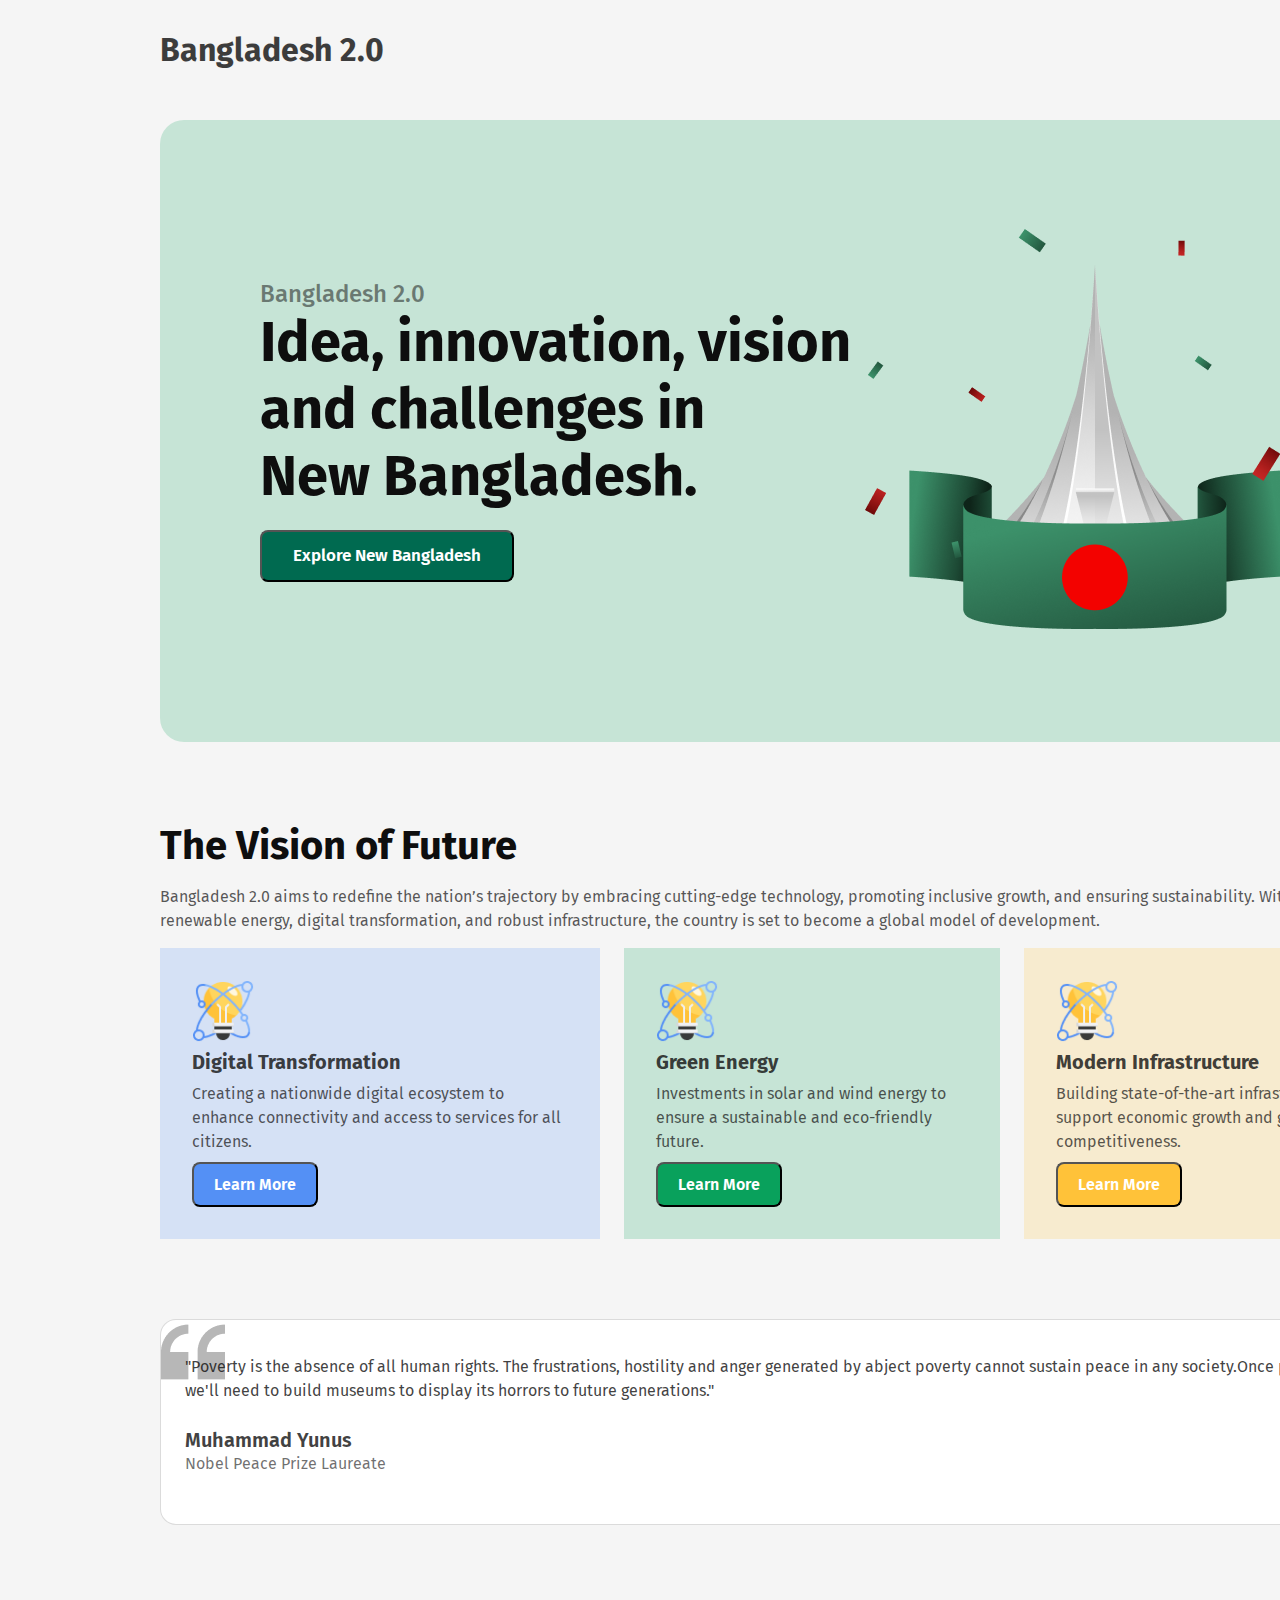
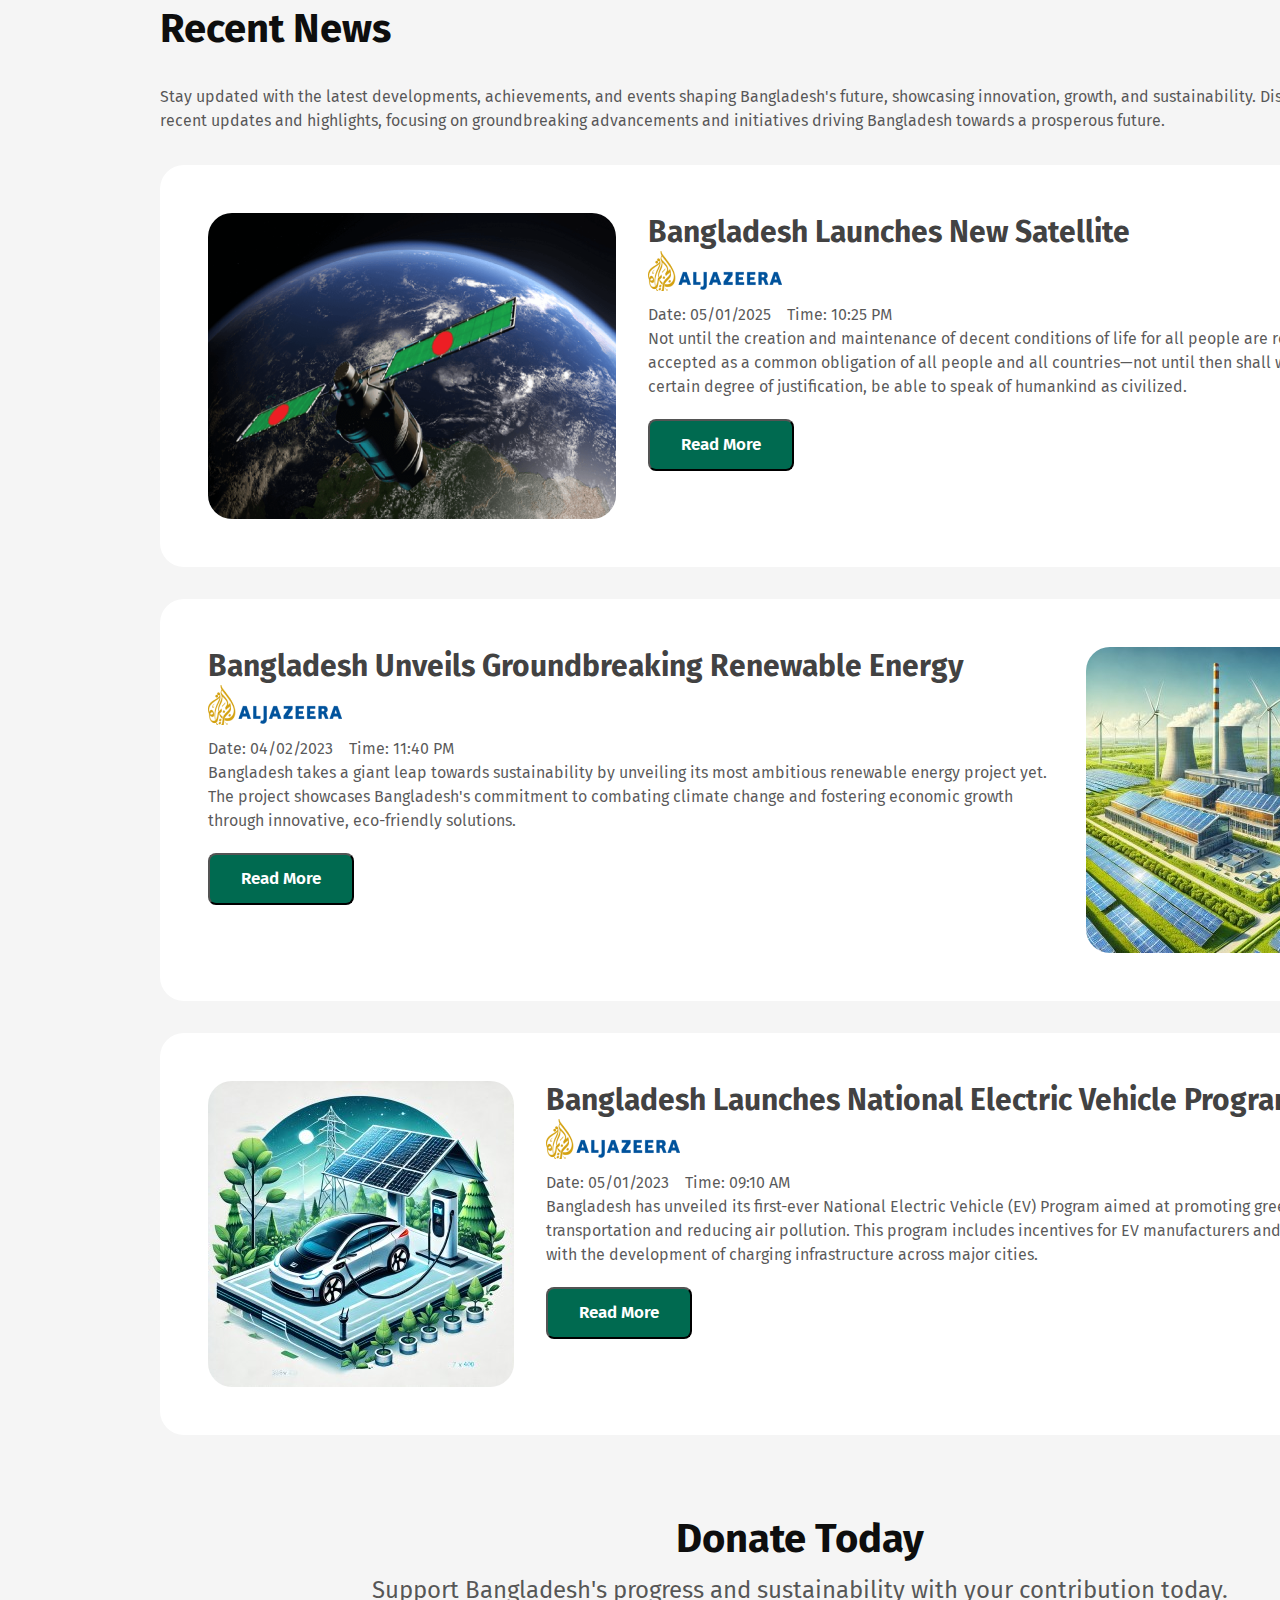
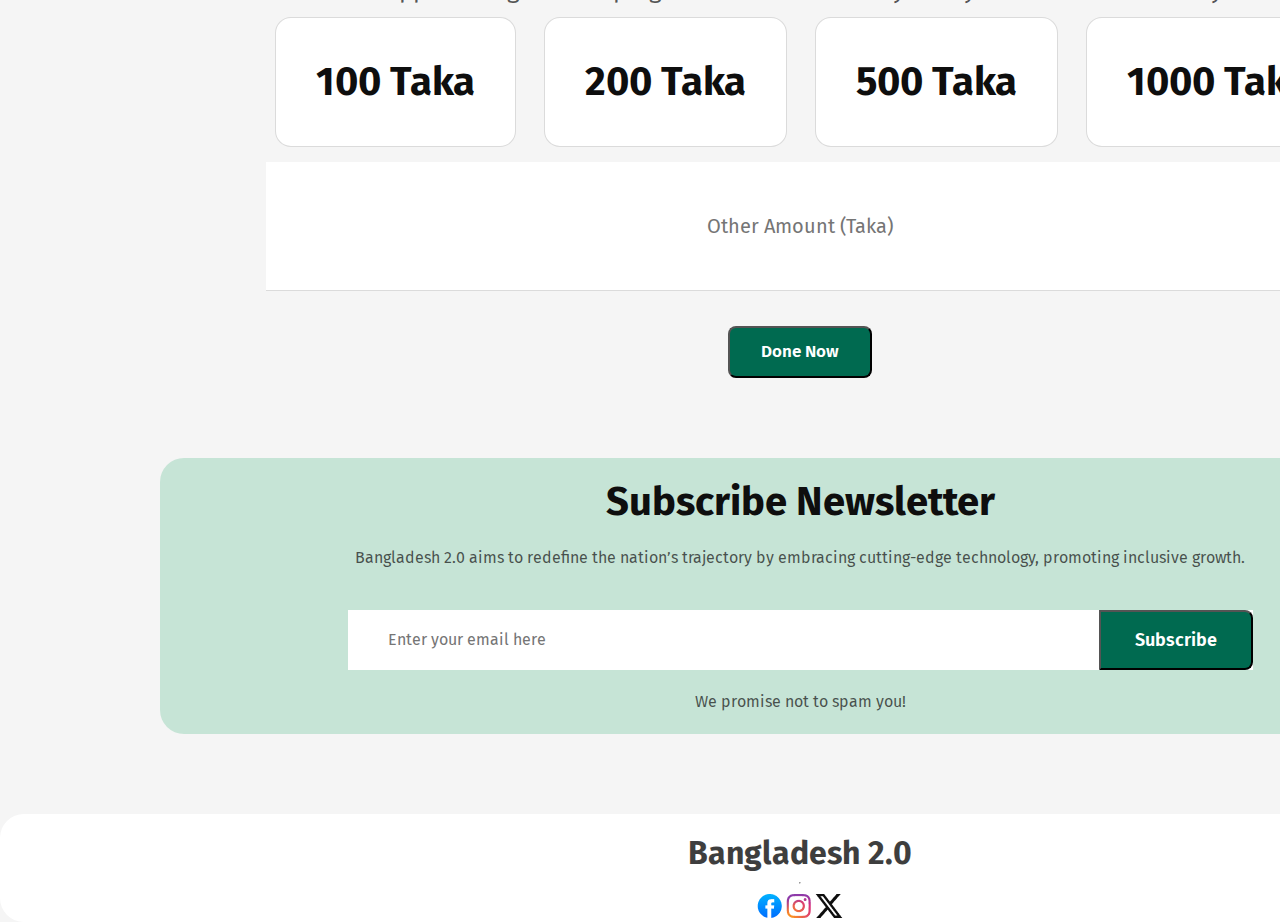
==== commit a51b5ea8: "final project" ====
--- a/index.html
+++ b/index.html
@@ -3,7 +3,7 @@
   <head>
     <meta charset="UTF-8" />
     <meta name="viewport" content="width=device-width, initial-scale=1.0" />
-    <title>Document</title>
+    <title>Bangladesh</title>
     <link rel="preconnect" href="https://fonts.googleapis.com" />
     <link rel="preconnect" href="https://fonts.gstatic.com" crossorigin />
     <link
@@ -13,348 +13,260 @@
     <link rel="stylesheet" href="style.css" />
   </head>
   <body>
+    <!-- start: navbar -->
+    <nav id="navbar">
+      <div>
+        <h4 class="tf_8">Bangladesh 2.0</h4>
+      </div>
+      <div>
+        <button class="cta-button">Sign in</button>
+      </div>
+    </nav>
+    <!-- end: navbar  -->
+
+
     <header>
-      <!--start:  nav starts -->
-      <nav id="navbar">
-        <div>
-          <h4 class="tf_8">Bangladesh 2.0</h4>
-        </div>
-        <div>
-          <button class="tf_3 sign_btn">Sign in</button>
-        </div>
-      </nav>
-      <!-- end: nav  -->
-      <!-- bangladesh 2.0 -->
-      <!-- start: banner bangladesh 2.0 -->
-      <section id="section_1">
-        <div class="bannertext">
-          <div class="bannertitle">
-            <p class="tf_1">Bangladesh 2.0</p>
-            <p class="tf_2">
-              Idea, innovation, vision and challenges in New Bangladesh.
-            </p>
-          </div>
-          <div class="explorebutton">
-            <button class="tf_3">Explore New Bangladesh</button>
-          </div>
-        </div>
-        <div class="bannerPhoto">
-          <img src="/assets/hero.png" alt="Sritisoudho" />
+      <!-- start:banner -->
+      <section class="banner">
+        <div class="content">
+          <p class="subtitle">Bangladesh 2.0</p>
+          <h1>
+            Idea, innovation, vision and challenges in <br />
+            New Bangladesh.
+          </h1>
+          <button class="cta-button">Explore New Bangladesh</button>
+        </div>
+        <div class="image-container">
+          <img src="/asset/hero.png" alt="Bangladesh Sriti Shoudho" />
         </div>
       </section>
-
-      <!-- end:     banner bangladesh 2.0 -->
+      <!-- end:banner -->
     </header>
     <main>
-      <!-- Start: pillars of bangladesh  -->
-      <section id="pillars section_2">
-        <div class="section_2_1">
-          <h2 class="tf_4">Pillars of "Bangladesh 2.0"</h2>
-        </div>
-        <!-- innovation -->
-        <div class="section_2_2">
-          <article>
+      <!-- start:vision -->
+      <section class="vision-section">
+        <h1 class="section-title">The Vision of Future</h1>
+        <p class="section-description">
+          Bangladesh 2.0 aims to redefine the nation’s trajectory by embracing
+          cutting-edge technology, promoting inclusive growth, and ensuring
+          sustainability. With initiatives in renewable energy, digital
+          transformation, and robust infrastructure, the country is set to
+          become a global model of development.
+        </p>
+
+        <div class="cards-container">
+          <div class="card blue-card">
+            <img
+              class="light"
+              src="/asset/card-icon.png"
+              alt="Digital Transformation"
+            />
+            <h3>Digital Transformation</h3>
+            <p>
+              Creating a nationwide digital ecosystem to enhance connectivity
+              and access to services for all citizens.
+            </p>
+            <div><button class="learn-more">Learn More</button></div>
+          </div>
+
+          <div class="card green-card">
+            <img class="light" src="/asset/card-icon.png" alt="Green Energy" />
+            <h3>Green Energy</h3>
+            <p>
+              Investments in solar and wind energy to ensure a sustainable and
+              eco-friendly future.
+            </p>
             <div>
-              <div>
-                <img src="/assets/card-icon.png" alt="icon1" />
-              </div>
-              <div>
-                <h4 class="tf_5">Innovation</h4>
-              </div>
-              <div>
-                <p class="tf_6">Hello Bangladesh 1.</p>
-              </div>
+              <button
+                style="background: rgb(9, 161, 92); color: white"
+                class="learn-more"
+              >
+                Learn More
+              </button>
             </div>
-          </article>
-          <!-- sustainability -->
-          <article class="innovation">
+          </div>
+
+          <div class="card yellow-card">
+            <img
+              class="light"
+              src="/asset/card-icon.png"
+              alt="Modern Infrastructure"
+            />
+            <h3>Modern Infrastructure</h3>
+            <p>
+              Building state-of-the-art infrastructure to support economic
+              growth and global competitiveness.
+            </p>
             <div>
-              <div>
-                <img
-                  class="innovation_icon"
-                  src="/assets/card-icon.png"
-                  alt="icon1"
-                />
-              </div>
-              <div class="innovationtext">
-                <h4 class="tf_5">Sustainability</h4>
-                <p class="tf_6">Hello Bangladesh 2</p>
-              </div>
+              <button
+                style="background: rgb(255, 194, 57); color: white"
+                class="learn-more"
+              >
+                Learn More
+              </button>
             </div>
-          </article>
-          <!-- infrastructure -->
-          <article>
-            <img
-              class="intelligence_icon"
-              src="/assets/card-icon.png"
-              alt="icon1"
-            />
-            <h4 class="tf_5">Infrastructure</h4>
-            <p class="tf_6">Hello Bangladesh 3</p>
-          </article>
-          <!-- Empower design  -->
-          <article>
-            <img
-              class="intelligence_icon"
-              src="/assets/card-icon.png"
-              alt="icon1"
-            />
-            <h4 class="tf_5">Empowerment</h4>
-            <p class="tf_6">Hello Bangladesh 4</p>
-          </article>
+          </div>
         </div>
       </section>
-
-      <!-- End: pillars of bangladesh -->
-
-      <!-- start: vision -->
-      <section class="vision">
-        <h2 class="tf_4">The Vision of Future</h2>
-
-        <p class="tf_6">Bangladesh 2.0 Aims to redefine ......</p>
-
-        <!-- articles starts -->
-        <div class="vision_article">
-          <!-- Digital Trans -->
-          <article>
-            <img
-              class="intelligence_icon"
-              src="/assets/card-icon.png"
-              alt="icon1"
-            />
-            <h4 class="tf_5">Digital Transformation</h4>
-            <p class="tf_6">Creating a nationwide</p>
-            <button>Learn More</button>
-          </article>
-          <!-- Green Energy -->
-          <article>
-            <img
-              class="intelligence_icon"
-              src="/assets/card-icon.png"
-              alt="icon1"
-            />
-            <h4 class="tf_5">Green Energy</h4>
-            <p class="tf_6">Investments ...</p>
-            <button>Learn More</button>
-          </article>
-          <!-- Modern Infrastructure -->
-          <article>
-            <img
-              class="intelligence_icon"
-              src="/assets/card-icon.png"
-              alt="icon1"
-            />
-            <h4 class="tf_5">Modern Infrastructure</h4>
-            <p class="tf_6">Building ...</p>
-            <button>Learn More</button>
-          </article>
-        </div>
-
-        <!-- Quote starts -->
-        <div class="quote_section">
+      <!-- end: vision -->
+      <!-- start:Quote -->
+      <div class="quote-box">
+        <div>
+          <!-- <img class="quote-bg" src="/asset/quote-bg.png" alt="quote-bg" /> -->
+          <div class="quote-text">
+            <p>
+              "Poverty is the absence of all human rights. The frustrations,
+              hostility and anger generated by abject poverty cannot sustain
+              peace in any society.Once poverty is gone, we'll need to build
+              museums to display its horrors to future generations."
+            </p>
+          </div>
+        </div>
+        <div>
+          <div class="author">Muhammad Yunus</div>
+          <div class="designation">Nobel Peace Prize Laureate</div>
+        </div>
+      </div>
+      <!-- end : Quote -->
+
+      <!-- start: News -->
+
+      <div class="news-section">
+        <h1 class="section-title">Recent News</h1>
+        <p class="section-description">
+          Stay updated with the latest developments, achievements, and events
+          shaping Bangladesh's future, showcasing innovation, growth, and
+          sustainability. Discover the most recent updates and highlights,
+          focusing on groundbreaking advancements and initiatives driving
+          Bangladesh towards a prosperous future.
+        </p>
+        <div class="news-card">
           <img
-            height="64px"
-            width="64px"
-            src="/assets/quote-bg.png"
-            alt="quote"
+            src="/asset/satelite.png"
+            alt="Bangladesh Satellite"
+            class="news-image"
           />
-          <p>
-            "Poverty is the absence of all human rights. The frustrations,
-            hostility and anger generated by abject poverty cannot sustain peace
-            in any society."
-          </p>
-          <h5 class="tf_5">Dr. Muhammad Yunus</h5>
-          <p class="tf_7">
-            Chief Advisor of the People's Republic of Bangladesh
-          </p>
-        </div>
-      </section>
-
-      <!-- end : vision -->
-
-      <!-- start: Your opinion Matters -->
-      <section class="opinion">
-        <h2 class="tf_4">Your Opinion Matters</h2>
-        <div>
-          <table>
-            <thead>
-              <tr>
-                <th>Questions</th>
-                <th>Select your Opinion</th>
-              </tr>
-            </thead>
-            <tbody>
-              <tr>
-                <td>Do You ?</td>
-                <td>
-                  <select name="Opinion" id="">
-                    <option value="Agree">Yes, I agree</option>
-                  </select>
-                </td>
-              </tr>
-              <tr>
-                <td>Do You ?</td>
-                <td>
-                  <select name="Opinion" id="">
-                    <option value="Agree">Yes, I agree</option>
-                  </select>
-                </td>
-              </tr>
-              <tr>
-                <td>Do You ?</td>
-                <td>
-                  <select name="Opinion" id="">
-                    <option value="Agree">Yes, I agree</option>
-                  </select>
-                </td>
-              </tr>
-            </tbody>
-          </table>
-        </div>
-      </section>
-      <!-- End: Your opinion Matters -->
-
-      <!-- start: recent news -->
-      <section>
-        <h2 class="tf_4">The Vision of Future</h2>
-
-        <p class="tf_6">Bangladesh 2.0 Aims to redefine ......</p>
-
-        <!-- 3articles -->
-        <article class="News_one">
-          <div class="part_one">
-            <img src="/assets/satelite.png" alt="satelite" />
-          </div>
-          <div class="part_two">
-            <div>
-              <h4 class="tf_8">Bangladesh Launches New Satellite</h4>
-            </div>
-            <div>
-              <img src="/assets/al-jazeera.png" alt="ALJAZEERA" />
-              <h6 class="tf_9">ALJAZEERA</h6>
-            </div>
-            <div>
-              <p>Date: 05/01/2025</p>
-              <p><time datetime="">Time: 10:25PM</time></p>
-            </div>
-            <div>
-              <p>not untill the creation</p>
-            </div>
-            <div>
-              <button>Read More</button>
-            </div>
-          </div>
-        </article>
-        <article class="News_two">
-          <div class="part_one">
-            <img src="/assets/satelite.png" alt="satelite" />
-          </div>
-          <div class="part_two">
-            <div>
-              <h4 class="tf_8">Bangladesh Launches New Satellite</h4>
-            </div>
-            <div>
-              <img src="/assets/al-jazeera.png" alt="ALJAZEERA" />
-              <h6 class="tf_9">ALJAZEERA</h6>
-            </div>
-            <div>
-              <p>Date: 05/01/2025</p>
-              <p><time datetime="">Time: 10:25PM</time></p>
-            </div>
-            <div>
-              <p>not untill the creation</p>
-            </div>
-            <div>
-              <button>Read More</button>
-            </div>
-          </div>
-        </article>
-        <article class="News_three">
-          <div class="part_one">
-            <img src="/assets/satelite.png" alt="satelite" />
-          </div>
-          <div class="part_two">
-            <div>
-              <h4 class="tf_8">Bangladesh Launches New Satellite</h4>
-            </div>
-            <div>
-              <img src="/assets/al-jazeera.png" alt="ALJAZEERA" />
-              <h6 class="tf_9">ALJAZEERA</h6>
-            </div>
-            <div>
-              <p>Date: 05/01/2025</p>
-              <p><time datetime="">Time: 10:25PM</time></p>
-            </div>
-            <div>
-              <p>not untill the creation</p>
-            </div>
-            <div>
-              <button>Read More</button>
-            </div>
-          </div>
-        </article>
-      </section>
-      <!-- end: recent news -->
-
-      <!-- start : Donate -->
-      <section class="donate">
-        <div>
-          <h2 class="tf_4">Donate Today</h2>
-        </div>
-        <div>
-          <p class="tf_6">lorem .....</p>
-        </div>
-        <div>
-          <input type="button" value="100 Taka" />
-          <input type="button" value="200 Taka" />
-          <input type="button" value="500 Taka" />
-          <input type="button" value="1000 Taka" />
-        </div>
-        <div>
-          <input type="button" value="" placeholder="Other Amount (Taka)" />
-        </div>
-        <div>
-          <button>Done Now</button>
-        </div>
-      </section>
-      <!-- end : Donate -->
+          <div class="news-content">
+            <h2>Bangladesh Launches New Satellite</h2>
+            <p class="news-source">
+              <img
+                src="/asset/al-jazeera.png"
+                alt="Al Jazeera"
+                class="news-logo"
+              />
+              <br />
+              <p class="section-description">Date: 05/01/2025 &nbsp;&nbsp; Time: 10:25 PM</p>
+            </p>
+            <p class="section-description">
+              Not until the creation and maintenance of decent conditions of
+              life for all people are recognized and accepted as a common
+              obligation of all people and all countries—not until then shall
+              we, with a certain degree of justification, be able to speak of
+              humankind as civilized.
+            </p>
+            <button class="cta-button">Read More</button>
+          </div>
+        </div>
+        <div class="news-card">
+          <div class="news-content">
+            <h2>Bangladesh Unveils Groundbreaking Renewable Energy</h2>
+            <p class="news-source">
+              <img
+                src="/asset/al-jazeera.png"
+                alt="Al Jazeera"
+                class="news-logo"
+              />
+              <br />
+              <p class="section-description">Date: 04/02/2023 &nbsp;&nbsp; Time: 11:40 PM</p>
+            </p>
+            <p class="section-description">
+              Bangladesh takes a giant leap towards sustainability by unveiling its most ambitious renewable energy project yet. The project showcases Bangladesh's commitment to combating climate change and fostering economic growth through innovative, eco-friendly solutions.
+            </p>
+            <button class="cta-button">Read More</button>
+          </div>
+          <img
+            src="/asset/renewable-energy.jpeg"
+            alt="Bangladesh Satellite"
+            class="news-image"
+          />
+        </div>
+
+        <!-- custom -->
+        <div class="news-card">
+          <img
+            src="/asset/Electric-Vehicle-Program .jpeg"
+            alt="Bangladesh Satellite"
+            class="news-image"
+          />
+          <div class="news-content">
+            <h2>Bangladesh Launches National Electric Vehicle Program</h2>
+            <p class="news-source">
+              <img
+                src="/asset/al-jazeera.png"
+                alt="Al Jazeera"
+                class="news-logo"
+              />
+              <br />
+              <p class="section-description">Date: 05/01/2023 &nbsp;&nbsp; Time: 09:10 AM</p>
+            </p>
+            <p class="section-description">
+              Bangladesh has unveiled its first-ever National Electric Vehicle (EV) Program aimed at promoting green transportation and reducing air pollution. This program includes incentives for EV manufacturers and users, along with the development of charging infrastructure across major cities. 
+            </p>
+            <button class="cta-button">Read More</button>
+          </div>
+        </div>
+      </div>
+
+      <!-- end: News -->
+
+      <!-- start: donation -->
+      <div class="donate-section">
+        <h1 class="section-title">Donate Today</h1>
+        <p style="font-size: 24px;" class="section-description">
+          Support Bangladesh's progress and sustainability with your contribution today.
+        </p>
+        <div class="donation-options">
+          <button class="donation-button section-title ">100 Taka</button>
+          <button class="donation-button section-title active">200 Taka</button>
+          <button class="donation-button section-title">500 Taka</button>
+          <button class="donation-button section-title">1000 Taka</button>
+        </div>
+       <div class="custom-amount-style">
+        <input type="text" class="custom-amount" placeholder="Other Amount (Taka)">
+       </div>
+        <button class="cta-button">Done Now</button>
+      </div>
+      <!-- end: donation -->
+
+      <!-- start: newsletter -->
+      <div class="newsletter-section">
+        <h1 class="section-title">Subscribe Newsletter</h1>
+        <p class="section-description">
+          Bangladesh 2.0 aims to redefine the nation’s trajectory by embracing
+          cutting-edge technology, promoting inclusive growth.
+        </p>
+        <form class="custom-email-style">
+          <div>
+            <input type="email" placeholder="Enter your email here" required />
+          </div>
+          <div>
+            <button type="submit" class="select-button">Subscribe</button>
+          </div>
+        </form>
+        <p class="section-description">We promise not to spam you!</p>
+      </div>
+      <!-- end: newsletter -->
     </main>
-    <footer>
-      <section class="Newsletter">
-        <div>
-          <h2 class="tf_4">Subscribe Newsletter</h2>
-        </div>
-        <div>
-          <p class="tf_6">lorem ...</p>
-        </div>
-        <div>
-          <input
-            type="email"
-            name="email"
-            id="email"
-            placeholder="Enter Your email here "
-          />
-          <button>Subscribe</button>
-        </div>
-        <div>
-          <p class="tf_6">We promise not spam you!</p>
-        </div>
-      </section>
-
-      <!-- bangladesh 2.0 -->
-      <section>
-        <h2 class="tf_8">Bangladesh 2.0</h2>
-      </section>
-
-      <!-- icon social media  -->
-      <hr />
-      <section>
-        <div>
-          <img src="/assets/facebook.png" alt="facebook" />
-          <img src="/assets/instagram.png" alt="instagram" />
-          <img src="/assets/x.png" alt="x" />
-        </div>
-      </section>
+    <footer class="footer" >
+      <div>
+        <h4 class="tf_8 ">Bangladesh 2.0</h4>
+      </div>
+      <hr >
+      <div>
+        <img src="/asset/facebook.png" alt="facebok">
+        <img src="/asset/instagram.png" alt="instagram">
+        <img src="/asset/x.png" alt="x">
+      </div>
     </footer>
   </body>
 </html>
--- a/style.css
+++ b/style.css
@@ -4,136 +4,385 @@
   box-sizing: border-box;
 }
 body {
+  background: rgb(245, 245, 245);
+  width: 1600px;
+}
+
+/* start: banner */
+.banner {
+  margin: 20px 160px 80px 160px;
+  padding: 80px 100px;
+  display: flex;
+  justify-content: space-between;
+  align-items: center;
+  border-radius: 24px;
+  background: rgb(198, 228, 214);
+}
+.content {
+  display: flex;
+  flex-direction: column;
+  align-items: flex-start;
+
+  /* padding-right: 16px; */
+  margin-top: 80px;
+  margin-bottom: 80px;
+}
+.subtitle {
+  color: rgba(14, 14, 14, 0.5);
+  font-family: Fira Sans;
+  font-size: 24px;
+  font-weight: 500;
+  line-height: 29px;
+  letter-spacing: 0%;
+  text-align: left;
+}
+div.content > h1 {
+  color: rgb(14, 14, 14);
+  font-family: Fira Sans;
+  font-size: 56px;
+  font-weight: 700;
+  line-height: 67px;
+  letter-spacing: 0%;
+  text-align: left;
+}
+.cta-button {
+  border-radius: 8px;
+
+  background: rgb(0, 106, 80);
+  color: rgb(255, 255, 255);
+  font-family: Fira Sans;
+  font-size: 17px;
+  font-weight: 600;
+  line-height: 20px;
+  letter-spacing: 0%;
+  text-align: left;
+  margin-top: 20px;
+  padding: 14px 31px 14px 31px;
+}
+
+/* end: banner */
+/* start:vision  */
+
+.vision-section {
+  margin: 80px 160px 80px 160px;
+  display: flex;
+  flex-direction: column;
+
+  align-content: space-between;
+
+  gap: 15px;
+
+  border-radius: 24px;
+}
+
+.section-title {
+  color: rgb(14, 14, 14);
+  font-family: Fira Sans;
+  font-size: 40px;
+  font-weight: 700;
+  line-height: 48px;
+  letter-spacing: 0%;
+  text-align: left;
+}
+.section-description {
+  color: rgba(14, 14, 14, 0.7);
+  font-family: Fira Sans;
+  font-size: 16px;
+  font-weight: 400;
+  line-height: 24px;
+  letter-spacing: 0%;
+  text-align: left;
+}
+.cards-container {
+  display: flex;
+  /* flex-direction: column; */
+  gap: 24px;
+}
+.card {
+  /* background: tomato; */
+  display: flex;
+  flex-direction: column;
+  padding: 32px;
+  align-content: space-between;
+  gap: 8px;
+}
+.blue-card {
+  background: rgba(84, 144, 245, 0.2);
+}
+.green-card {
+  background: rgb(198, 228, 214);
+}
+.yellow-card {
+  background: rgb(247, 235, 207);
+}
+.learn-more {
+  box-sizing: border-box;
+  border-radius: 16px;
+
+  background: rgb(84, 144, 245);
+
+  border-radius: 8px;
+  color: rgb(255, 255, 255);
+  font-family: Fira Sans;
+  font-size: 16px;
+  font-weight: 600;
+  line-height: 19px;
+  letter-spacing: 0%;
+  text-align: left;
+  margin: 0 70px 0 0;
+  padding: 11px 20px 11px 20px;
+}
+.light {
+  /* position: absolute; */
+  width: 62px;
+  height: 62px;
+  left: 1px;
+  top: 1px;
+}
+
+.card h3 {
+  color: rgba(14, 14, 14, 0.8);
+  font-family: Fira Sans;
+  font-size: 20px;
+  font-weight: 700;
+  line-height: 24px;
+  letter-spacing: 0%;
+  text-align: left;
+}
+.card p {
+  color: rgba(14, 14, 14, 0.7);
+  font-family: Fira Sans;
+  font-size: 16px;
+  font-weight: 400;
+  line-height: 24px;
+  letter-spacing: 0%;
+  text-align: left;
+}
+
+/* end: vision  */
+
+/* start: Quote  */
+.quote-box {
+  margin: 80px 160px 80px 160px;
+  display: flex;
+  flex-direction: column;
+
+  /* align-content: space-evenly; */
+
+  gap: 25px;
+
+  box-sizing: border-box;
+  border: 1px solid rgba(14, 14, 14, 0.15);
+  border-radius: 16px;
+
+  background: rgb(255, 255, 255);
+  padding-top: 20px;
+
+  padding-bottom: 20px;
+  padding: 35px 24px 48px 24px;
+
+  background-image: url("/asset/quote-bg.png");
+
+  background-size: contain;
+  background-size: 5%;
+
+  /* background-image: 50px 25px; */
+  background-repeat: no-repeat;
+  background-position: top left;
+}
+
+.quote-bg {
+  /* background-color: tomato; */
+  position: relative;
+  width: 64px;
+  height: 64px;
+}
+
+.quote-text {
+  color: rgba(14, 14, 14, 0.8);
+  font-family: Fira Sans;
+  font-size: 16px;
+  font-weight: 400;
+  line-height: 24px;
+  letter-spacing: 0%;
+  text-align: left;
+}
+.author {
+  color: rgba(14, 14, 14, 0.8);
+  font-family: Fira Sans;
+  font-size: 20px;
+  font-weight: 600;
+  line-height: 24px;
+  letter-spacing: 0%;
+  text-align: left;
+}
+.designation {
+  color: rgba(14, 14, 14, 0.6);
+  font-family: Fira Sans;
+  font-size: 16px;
+  font-weight: 400;
+  line-height: 24px;
+  letter-spacing: 0%;
+  text-align: left;
+}
+/* end: Quote  */
+
+/* start: News */
+.news-section {
+  margin: 80px 160px 80px 160px;
+  display: flex;
+  flex-direction: column;
+
+  align-content: space-between;
+
+  gap: 32px;
+
+  border-radius: 24px;
+}
+/* end: News */
+.news-card {
+  display: flex;
+
+  padding: 48px;
+  gap: 32px;
+  /* justify-content: space-between; */
+  border-radius: 24px;
+
+  background: rgb(255, 255, 255);
+}
+.news-image {
+  border-radius: 24px;
+
+  background: url(image);
+}
+.news-content {
+  color: rgba(14, 14, 14, 0.8);
+  font-family: Fira Sans;
+  font-size: 20px;
+  font-weight: 700;
+  line-height: 38px;
+  letter-spacing: 0%;
+  text-align: left;
+}
+
+/* start: donation  */
+.donate-section {
+  margin: 80px 160px 80px 160px;
+  display: flex;
+  flex-direction: column;
+
+  align-content: space-between;
+  justify-content: center;
+  align-items: center;
+
+  gap: 15px;
+
+  border-radius: 24px;
+}
+.donation-button {
+  box-sizing: border-box;
+  border: 1px solid rgba(14, 14, 14, 0.15);
+  border-radius: 16px;
+
+  background: rgb(255, 255, 255);
+  padding: 40px;
+  margin-left: 24px;
+}
+.custom-amount {
+  color: rgba(14, 14, 14, 0.3);
+  font-family: Fira Sans;
+  font-size: 20px;
+  font-weight: 400;
+  line-height: 24px;
+  letter-spacing: 0%;
+  text-align: center;
+  border: none;
+  /* background-color: tomato; */
+  margin: 32px;
+}
+.custom-amount-style {
+  /* background-color: tomato; */
+  /* style */
+  box-sizing: border-box;
+  border-bottom: 1px solid rgba(14, 14, 14, 0.15);
+  background: rgb(255, 255, 255);
+  padding: 20px 375px 20px 375px;
+}
+
+/* end : donation */
+
+/* start: newsletter */
+.newsletter-section {
+  margin: 80px 160px 80px 160px;
+  display: flex;
+  flex-direction: column;
+
+  align-content: space-around;
+  /* justify-content: center; */
+  align-items: center;
+
+  gap: 20px;
+
+  border-radius: 24px;
+
+  background: rgb(198, 228, 214);
+}
+.newsletter-section > h1 {
+  margin-top: 20px;
+}
+.newsletter-section > p {
+  margin-bottom: 20px;
+}
+.newsletter-section > form > div > input {
+  border-radius: 8px 0px 0px 8px;
+
+  background: rgb(255, 255, 255);
+  padding: 18px 40px 18px 40px;
+  margin-right: 466px;
+  margin-top: 2px;
+  border: none;
+  color: rgba(14, 14, 14, 0.3);
+  font-family: Fira Sans;
+  font-size: 16px;
+  font-weight: 400;
+  line-height: 19px;
+  letter-spacing: 0%;
+  text-align: left;
+}
+
+.newsletter-section > form > div > button {
+  border-radius: 0px 8px 8px 0px;
+
+  background: rgb(0, 106, 80);
+  color: rgb(255, 255, 255);
+  font-family: Fira Sans;
+  font-size: 18px;
+  font-weight: 600;
+  line-height: 22px;
+  letter-spacing: 0%;
+  text-align: left;
+  padding: 17px 34px 17px 34px;
+}
+.custom-email-style {
+  display: flex;
+  background-color: white;
+}
+
+/* end : newsletter  */
+
+/* start: navbar */
+#navbar {
   background-color: #f5f5f5;
-}
-/*shared style  */
-/* #btn_txt{
-
-} */
-
-/* Body section bangladesh 2.0 */
-.tf_1 {
-  color: #0e0e0e;
-  opacity: 0.5;
-  font-family: "Fira Sans", serif;
-  font-weight: 500;
-  font-style: normal;
-  font-size: 24px;
-  height: 28px;
-  width: 622px;
-}
-/* idea, innovation */
-.tf_2 {
-  font-family: "Fira Sans", serif;
-  font-weight: 700px;
-  font-style: normal;
-  font-size: 56px;
-  height: 201px;
-  width: 622px;
-  opacity: 1;
-}
-
-
-
-/* sign in button */
-.sign_btn{
-  /* background-color: transparent; */
-  width: 116px;
-height: 52px;
-/* Auto layout */
-display: flex;
-flex-direction: row;
-justify-content: flex-start;
-align-items: flex-start;
-gap: 10;
-padding: 15px 30px 15px 30px;
-box-sizing: border-box;
-border: 1px solid rgb(0, 106, 80);
-border-radius: 8px;
-}
-.sign_btn_txt{
-  color: rgb(0, 106, 80);
-font-family: Fira Sans;
-font-size: 18px;
-font-weight: 600;
-line-height: 22px;
-letter-spacing: 0%;
-text-align: left;
-}
-
-
-
-
-
-
-
-
-
-
-/* explore new bd */
-button.tf_3 {
-  background-color: #006a50;
-  height: 55px;
-  width: 259px;
-  border: 0 none;
-  border-radius: 8px;
-  opacity: 1;
-}
-
-.tf_3 {
-  color: #ffffff;
-  font-family: "Fira Sans", serif;
-  font-weight: 600px;
-  font-style: normal;
-  font-size: 17px;
-  height: 21px;
-  width: 191px;
-}
-/* pillars of bd */
-.tf_4 {
-  color: #0e0e0e;
-  opacity: 1;
-  font-family: "Fira Sans", serif;
-  font-weight: 700px;
-  font-style: normal;
-  font-size: 40px;
-  width: 1280px;
-  height: 48px;
-}
-/* innovation */
-.tf_5 {
-  color: #0e0e0e;
-  opacity: 0.8;
-  font-family: "Fira Sans", serif;
-  font-weight: 700px;
-  font-style: normal;
-  font-size: 20px;
-  width: 254px;
-  height: 24px;
-}
-/* description_ dolor sit  */
-.tf_6 {
-  color: #0e0e0e;
-  opacity: 0.7;
-  font-family: "Fira Sans", serif;
-  font-weight: 400px;
-  font-style: normal;
-  font-size: 16px;
-  width: 254px;
-  height: 72px;
-}
-/* chief advisor  */
-.tf_7 {
-  color: #0e0e0e;
-  opacity: 0.8;
-  font-family: "Fira Sans", serif;
-  font-weight: 600px;
-  font-style: normal;
-  font-size: 20px;
-  width: 1232px;
-  height: 24px;
-}
-/* Bangladesh Launches New Satellite */
+  /* background-color: tomato; */
+  height: 100px;
+  width: 1600px;
+  display: flex;
+  padding: 24px 160px 24px 160px;
+  justify-content: space-between;
+  align-content: center;
+  align-items: center;
+}
+
 .tf_8 {
   color: #0e0e0e;
   opacity: 0.8;
@@ -141,157 +390,24 @@
   font-weight: 700;
   font-style: normal;
   font-size: 32px;
-  width: 744px;
-  height: 38px;
-}
-/* alzazeera */
-.tf_9 {
-}
-
-/* start: nav */
-nav#navbar{
-  background-color: #F5F5F5;
-  /* background-color: tomato; */
-  height: 100px;
-  width: 1600px;
-  display: flex;
-  padding: 24px 160px 24px 160px;
-  justify-content: space-between;
-}
-
-  /* height: 50px;
-  display: flex;
-  list-style: none;
+}
+
+/* end: navbar  */
+
+/* start: footer */
+footer {
+  /* margin: 80px 160px 80px 160px; */
+  display: flex;
+  flex-direction: column;
+
+  align-content: space-around;
+  /* justify-content: center; */
   align-items: center;
-  justify-content: space-between;
-  /* padding: 0 24px 24px 0; */
-  /* padding: 0 160px; */
-  /* mrgin-bottom: 20px; */
-}
-
-banner  */
- /* #section_1 {
-  background-color: #c6e4d6;
-
-  display: flex;
-  padding: 80px 0 80px 0;
-  align-items: center;
-}
-#section_1 > div:nth-child(1) {
-  display: flex;
-
-  flex-direction: column;
-  gap: 20px;
-} 
-
-
-/* banner_two  */
-
-section#section_1 {
-  /* Frame 4 */
-  position: static;
-  width: 1280px;
-  height: 560px;
-  /* Auto layout */
-  display: flex;
-  flex-direction: row;
-  justify-content: center;
-  align-items: center;
-  gap: 64;
-  padding: 80px 100px 80px 100px;
-
-  /* Inside Auto Layout */
-  flex: none;
-  order: 0;
-  flex-grow: 0;
-  margin: 80px 0px;
-
-  /* style */
-  border-radius: 24px;
-
-  background: rgb(198, 228, 214);
-}
-.bannertext {
-  /* Frame 3 */
-  position: static;
-  width: 622px;
-  height: 324px;
-  /* Auto layout */
-  display: flex;
-  flex-direction: column;
-  justify-content: flex-start;
-  align-items: flex-start;
-  gap: 24;
-  padding: 0px;
-
-  /* Inside Auto Layout */
-  flex: none;
-  order: 0;
-  flex-grow: 0;
-  margin: 0px 64px;
-}
-.bannertitle {
-  width: 622px;
-  height: 245px;
-  /* Auto layout */
-  display: flex;
-  flex-direction: column;
-  justify-content: flex-start;
-  align-items: flex-start;
-  gap: 16;
-  padding: 0px;
-
-  /* Inside Auto Layout */
-  flex: none;
-  order: 0;
-  align-self: stretch;
-  flex-grow: 0;
-  margin: 24px 0px;
-}
-.bannertext > .explorebutton {
-  width: 259px;
-  height: 55px;
-  /* Auto layout */
-  display: flex;
-  flex-direction: row;
-  justify-content: center;
-  align-items: center;
-  gap: 48;
-  padding: 17px 34px 17px 34px;
-
-  /* Inside Auto Layout */
-  flex: none;
-  order: 1;
-  flex-grow: 0;
-  margin: 24px 0px;
-  border-radius: 8px;
-
-  background: rgb(0, 106, 80);
-}
-.bannerPhoto {
-  /* Group 1 */
-  position: static;
-  width: 474.03px;
-  height: 400px;
-  /* Inside Auto Layout */
-  flex: none;
-  order: 1;
-  flex-grow: 0;
-  margin: 0px 64px;
-}
-/* donate */
-/* news  */
-/* newsletter */
-/* quotes */
-/* vision  */
-section.vision {
-  display: flex;
-  flex-direction: column;
-}
-section .vision_article {
-  display: flex;
-}
-section .quote_section {
-  display: flex;
-  flex-direction: column;
-}
+  gap: 10px;
+  border-radius: 24px;
+  background: white;
+}
+footer > div > h4 {
+  margin-top: 20px;
+}
+/* end: footer */
